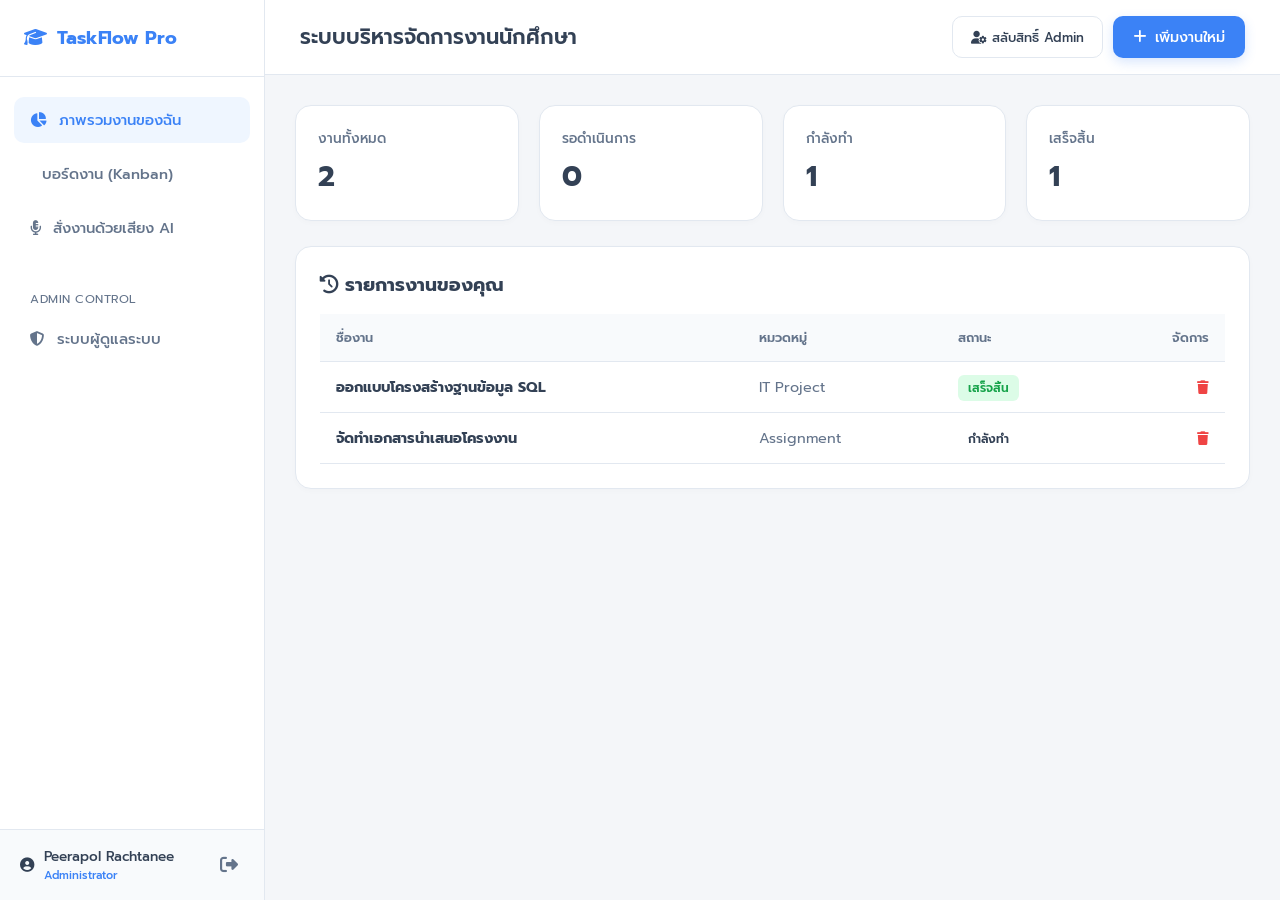
==== admin-dashboard.html @ b0bddf32 "first commit" ====
<!DOCTYPE html>
<html lang="th">
<head>
    <meta charset="UTF-8">
    <meta name="viewport" content="width=device-width, initial-scale=1.0">
    <title>Student Dashboard & Admin Panel - TaskFlow Pro</title>
    <link rel="stylesheet" href="style.css">
    <link rel="stylesheet" href="https://cdnjs.cloudflare.com/ajax/libs/font-awesome/6.4.0/css/all.min.css">
    <link href="https://fonts.googleapis.com/css2?family=Inter:wght@300;400;500;600;700&family=Prompt:wght@300;400;500;600;700&display=swap" rel="stylesheet">
</head>
<body>
    <div class="app-container">
        <aside class="sidebar">
            <div class="sidebar-brand">
                <i class="fa-solid fa-graduation-cap"></i>
                <span>TaskFlow Pro</span>
            </div>
            <div class="sidebar-menu">
                <a href="#" class="menu-item active" onclick="switchTab(event, 'tab-dashboard')"><i class="fa-solid fa-chart-pie"></i> ภาพรวมงานของฉัน</a>
                <a href="#" class="menu-item" onclick="switchTab(event, 'tab-kanban')"><i class="fa-solid fa-kanban"></i> บอร์ดงาน (Kanban)</a>
                <a href="#" class="menu-item" onclick="switchTab(event, 'tab-voice')"><i class="fa-solid fa-microphone-lines"></i> สั่งงานด้วยเสียง AI</a>
                
                <!-- เมนูเฉพาะ Admin (ซ่อน/แสดงตามสิทธิ์) -->
                <div id="adminMenuSection" style="display: none; margin-top: 15px; border-top: 1px solid rgba(255,255,255,0.1); padding-top: 15px;">
                    <div style="font-size: 0.75rem; color: var(--text-muted); padding: 0 16px 8px; text-transform: uppercase; letter-spacing: 0.5px;">Admin Control</div>
                    <a href="#" class="menu-item" onclick="switchTab(event, 'tab-admin')"><i class="fa-solid fa-shield-halved"></i> ระบบผู้ดูแลระบบ</a>
                </div>
            </div>
            <div class="sidebar-footer">
                <div class="user-profile-mini">
                    <i class="fa-solid fa-circle-user"></i>
                    <div>
                        <div id="studentName" style="font-weight: 500; font-size: 0.85rem;">นักศึกษา</div>
                        <div id="userRoleBadge" style="font-size: 0.7rem; color: var(--text-muted);">Student</div>
                    </div>
                </div>
                <button class="btn-logout-mini" onclick="logout()" title="ออกจากระบบ"><i class="fa-solid fa-right-from-bracket"></i></button>
            </div>
        </aside>

        <main class="main-content">
            <header class="topbar">
                <h2>ระบบบริหารจัดการงานนักศึกษา</h2>
                <div style="display: flex; gap: 10px;">
                    <!-- ปุ่มจำลองสลับโหมด Admin เพื่อทดสอบ -->
                    <button class="btn-secondary" onclick="toggleAdminRole()" style="font-size: 0.8rem;"><i class="fa-solid fa-user-gear"></i> สลับสิทธิ์ Admin</button>
                    <button class="btn-primary" onclick="openTaskModal()"><i class="fa-solid fa-plus"></i> เพิ่มงานใหม่</button>
                </div>
            </header>

            <!-- แท็บภาพรวม -->
            <div id="tab-dashboard" class="tab-content active">
                <div class="stats-row">
                    <div class="stat-box"><h3>งานทั้งหมด</h3><p id="cntTotal">0</p></div>
                    <div class="stat-box"><h3>รอดำเนินการ</h3><p id="cntTodo">0</p></div>
                    <div class="stat-box"><h3>กำลังทำ</h3><p id="cntProgress">0</p></div>
                    <div class="stat-box"><h3>เสร็จสิ้น</h3><p id="cntDone">0</p></div>
                </div>
                <div class="card" style="margin-top: 25px;">
                    <h3><i class="fa-solid fa-clock-rotate-left"></i> รายการงานของคุณ</h3>
                    <table class="clean-table" style="margin-top: 15px;">
                        <thead><tr><th>ชื่องาน</th><th>หมวดหมู่</th><th>สถานะ</th><th style="text-align: right;">จัดการ</th></tr></thead>
                        <tbody id="recentTableBody"></tbody>
                    </table>
                </div>
            </div>

            <!-- แท็บ Kanban -->
            <div id="tab-kanban" class="tab-content">
                <div class="kanban-grid">
                    <div class="kanban-col" ondragover="allowDrop(event)" ondrop="dropTask(event, 'todo')">
                        <div class="kanban-header todo">รอดำเนินการ (<span id="numTodo">0</span>)</div>
                        <div class="kanban-body" id="colTodo"></div>
                    </div>
                    <div class="kanban-col" ondragover="allowDrop(event)" ondrop="dropTask(event, 'inprogress')">
                        <div class="kanban-header progress">กำลังดำเนินการ (<span id="numProgress">0</span>)</div>
                        <div class="kanban-body" id="colProgress"></div>
                    </div>
                    <div class="kanban-col" ondragover="allowDrop(event)" ondrop="dropTask(event, 'done')">
                        <div class="kanban-header done">เสร็จสิ้น (<span id="numDone">0</span>)</div>
                        <div class="kanban-body" id="colDone"></div>
                    </div>
                </div>
            </div>

            <!-- แท็บสั่งงานด้วยเสียง AI -->
            <div id="tab-voice" class="tab-content">
                <div class="card text-center" style="padding: 40px; max-width: 600px; margin: 0 auto;">
                    <div class="voice-icon-circle" id="micIndicator"><i class="fa-solid fa-microphone-lines"></i></div>
                    <h3>ระบบสั่งงานด้วยเสียงประมวลผลด้วย AI</h3>
                    <p style="color: var(--text-muted); margin: 10px 0 25px;">กดปุ่มแล้วพูดคำสั่ง เช่น "เพิ่มงานส่งโครงงานไอทีพรุ่งนี้" AI จะทำการวิเคราะห์ข้อความและบันทึกลงบอร์ดให้อัตโนมัติ</p>
                    <button class="btn-primary" onclick="toggleSpeechRecognition()"><i class="fa-solid fa-microphone"></i> เริ่มพูดคำสั่งเสียง</button>
                    <div id="voiceResultBox" class="voice-result-box" style="margin-top: 15px;">AI กำลังรอรับเสียงพูดของคุณ...</div>
                </div>
            </div>

            <!-- แท็บระบบผู้ดูแลระบบ (Admin Panel ครบวงจร) -->
            <div id="tab-admin" class="tab-content">
                <div style="margin-bottom: 20px;">
                    <h3 style="font-size: 1.4rem; font-weight: 700; color: var(--text-main);">แผงควบคุมผู้ดูแลระบบ (Admin Dashboard)</h3>
                    <p style="color: var(--text-muted); font-size: 0.9rem;">จัดการข้อมูลภาพรวม ระบบผู้ใช้งาน และตรวจสอบชิ้นงานทั้งหมดในระบบ</p>
                </div>

                <!-- Admin Stats Row -->
                <div class="stats-row" style="grid-template-columns: repeat(3, 1fr); margin-bottom: 25px;">
                    <div class="stat-box" style="border-left: 4px solid #3b82f6;"><h3>ผู้ใช้งานทั้งหมด</h3><p id="adminCntUsers">3</p></div>
                    <div class="stat-box" style="border-left: 4px solid #10b981;"><h3>งานทั้งหมดในระบบ</h3><p id="adminCntTotalTasks">0</p></div>
                    <div class="stat-box" style="border-left: 4px solid #f59e0b;"><h3>หมวดหมู่ยอดฮิต</h3><p id="adminTopCategory" style="font-size: 1.1rem; margin-top: 5px;">IT Project</p></div>
                </div>

                <!-- จัดการงานทั้งหมดในระบบ -->
                <div class="card" style="margin-bottom: 25px;">
                    <div style="display: flex; justify-content: space-between; align-items: center; margin-bottom: 15px;">
                        <h3 style="font-size: 1.1rem;"><i class="fa-solid fa-list-check"></i> ตรวจสอบและจัดการงานทั้งหมด (Global Task Control)</h3>
                        <input type="text" id="adminSearchTask" placeholder="ค้นหาชิ้นงาน..." onkeyup="renderAdminTasks()" style="padding: 6px 12px; border-radius: 6px; border: 1px solid var(--border); font-size: 0.85rem;">
                    </div>
                    <div style="overflow-x: auto;">
                        <table class="clean-table">
                            <thead>
                                <tr>
                                    <th>ID</th>
                                    <th>ชื่องาน</th>
                                    <th>หมวดหมู่</th>
                                    <th>สถานะ</th>
                                    <th style="text-align: right;">จัดการโดย Admin</th>
                                </tr>
                            </thead>
                            <tbody id="adminTaskTableBody"></tbody>
                        </table>
                    </div>
                </div>

                <!-- จัดการผู้ใช้งาน & ตั้งค่าระบบ -->
                <div style="display: grid; grid-template-columns: 2fr 1fr; gap: 20px;">
                    <div class="card">
                        <h3 style="font-size: 1.1rem; margin-bottom: 15px;"><i class="fa-solid fa-users-gear"></i> จัดการรายชื่อผู้ใช้งาน</h3>
                        <table class="clean-table">
                            <thead>
                                <tr>
                                    <th>ชื่อผู้ใช้</th>
                                    <th>สิทธิ์การใช้งาน</th>
                                    <th style="text-align: right;">จัดการสิทธิ์</th>
                                </tr>
                            </thead>
                            <tbody>
                                <tr>
                                    <td><strong>Peerapol Rachtanee</strong></td>
                                    <td><span class="badge done" style="background: #dbeafe; color: #1e40af;">Admin</span></td>
                                    <td style="text-align: right;"><span style="font-size: 0.8rem; color: var(--text-muted);">สิทธิ์สูงสุด</span></td>
                                </tr>
                                <tr>
                                    <td>นักศึกษาทั่วไป (Demo Student)</td>
                                    <td><span class="badge todo">Student</span></td>
                                    <td style="text-align: right;"><button class="btn-secondary" style="padding: 4px 8px; font-size: 0.75rem;" onclick="alert('บันทึกการเปลี่ยนแปลงสำเร็จ')">เปลี่ยนสิทธิ์</button></td>
                                </tr>
                            </tbody>
                        </table>
                    </div>

                    <div class="card">
                        <h3 style="font-size: 1.1rem; margin-bottom: 15px;"><i class="fa-solid fa-sliders"></i> ตั้งค่าระบบ</h3>
                        <div style="display: flex; flex-direction: column; gap: 12px;">
                            <button class="btn-secondary" style="width: 100%; justify-content: center;" onclick="resetSystemData()"><i class="fa-solid fa-rotate-right"></i> รีเซ็ตข้อมูลตัวอย่าง</button>
                            <button class="btn-secondary" style="width: 100%; justify-content: center; color: var(--danger); border-color: #fecaca;" onclick="clearAllSystemTasks()"><i class="fa-solid fa-trash-can"></i> ล้างข้อมูลงานทั้งหมด</button>
                        </div>
                    </div>
                </div>
            </div>
        </main>
    </div>

    <!-- Modal เพิ่มงานใหม่ -->
    <div class="modal-backdrop" id="taskModal">
        <div class="modal-card">
            <div style="display: flex; justify-content: space-between; align-items: center; margin-bottom: 15px;">
                <h3 style="font-size: 1.2rem; font-weight: 600;">เพิ่มชิ้นงานใหม่</h3>
                <button onclick="closeTaskModal()" style="background: none; border: none; font-size: 1.2rem; cursor: pointer; color: var(--text-muted);"><i class="fa-solid fa-xmark"></i></button>
            </div>

            <!-- ส่วนสั่งงานด้วยเสียงภายใน Modal -->
            <div style="background: #f8fafc; border: 1px dashed var(--border); padding: 12px; border-radius: 12px; text-align: center; margin-bottom: 15px;">
                <button type="button" onclick="toggleSpeechRecognitionInModal()" style="background: var(--primary); color: white; border: none; width: 40px; height: 40px; border-radius: 50%; cursor: pointer; font-size: 1rem; box-shadow: 0 4px 10px rgba(59, 130, 246, 0.3);">
                    <i class="fa-solid fa-microphone"></i>
                </button>
                <div id="modalVoiceResult" style="font-size: 0.8rem; color: var(--text-muted); margin-top: 6px;">
                    คลิกไมค์เพื่อพูดชื่องานด้วยเสียง
                </div>
            </div>

            <form onsubmit="handleAddTask(event)">
                <div class="input-group" style="margin-bottom: 15px;">
                    <label>ชิ้นงาน / หัวข้อโปรเจกต์</label>
                    <input type="text" id="inputTitle" placeholder="เช่น ทำสไลด์นำเสนอ..." required>
                </div>
                
                <div class="input-group" style="margin-bottom: 20px;">
                    <label>หมวดหมู่ (เลือกจากรายการ หรือพิมพ์สร้างใหม่ได้ทันที)</label>
                    <input type="text" id="inputCategory" list="defaultCategories" placeholder="พิมพ์หรือเลือกหมวดหมู่..." required style="width: 100%; padding: 10px; border-radius: 8px; border: 1px solid var(--border);">
                    <datalist id="defaultCategories">
                        <option value="IT Project">
                        <option value="Assignment">
                        <option value="Design">
                        <option value="Research">
                        <option value="General">
                    </datalist>
                </div>

                <div style="display: flex; justify-content: flex-end; gap: 10px;">
                    <button type="button" class="btn-secondary" onclick="closeTaskModal()">ยกเลิก</button>
                    <button type="submit" class="btn-primary">บันทึก</button>
                </div>
            </form>
        </div>
    </div>

    <script>
        // จำลองสถานะผู้ใช้งาน (เริ่มต้นให้เป็น Admin เพื่อให้เห็นปุ่มทดสอบได้ง่าย)
        let currentUserRole = localStorage.getItem('userRole') || 'admin'; 

        let tasks = JSON.parse(localStorage.getItem('taskflow_tasks')) || [
            { id: 1, title: 'ออกแบบโครงสร้างฐานข้อมูล SQL', category: 'IT Project', status: 'done' },
            { id: 2, title: 'จัดทำเอกสารนำเสนอโครงงาน', category: 'Assignment', status: 'inprogress' }
        ];

        document.addEventListener('DOMContentLoaded', () => {
            document.getElementById('studentName').innerText = localStorage.getItem('currentUser') || 'Peerapol Rachtanee';
            updateRoleUI();
            renderTasks();
        });

        function updateRoleUI() {
            const adminMenu = document.getElementById('adminMenuSection');
            const roleBadge = document.getElementById('userRoleBadge');
            if (currentUserRole === 'admin') {
                adminMenu.style.display = 'block';
                roleBadge.innerText = 'Administrator';
                roleBadge.style.color = '#3b82f6';
            } else {
                adminMenu.style.display = 'none';
                roleBadge.innerText = 'Student';
                roleBadge.style.color = 'var(--text-muted)';
            }
        }

        // ฟังก์ชันสลับสิทธิ์เพื่อทดสอบหน้า Admin
        function toggleAdminRole() {
            currentUserRole = currentUserRole === 'admin' ? 'student' : 'admin';
            localStorage.setItem('userRole', currentUserRole);
            updateRoleUI();
            if (currentUserRole === 'student' && document.getElementById('tab-admin').classList.contains('active')) {
                switchTab({ preventDefault: () => {} }, 'tab-dashboard');
            }
            alert('เปลี่ยนสิทธิ์ผู้ใช้งานเป็น: ' + currentUserRole.toUpperCase());
        }

        function switchTab(e, tabId) {
            e.preventDefault();
            document.querySelectorAll('.menu-item').forEach(el => el.classList.remove('active'));
            if(e.currentTarget) e.currentTarget.classList.add('active');
            document.querySelectorAll('.tab-content').forEach(el => el.classList.remove('active'));
            document.getElementById(tabId).classList.add('active');
            
            if (tabId === 'tab-admin') {
                renderAdminDashboard();
            }
        }

        function saveAndRender() {
            localStorage.setItem('taskflow_tasks', JSON.stringify(tasks));
            renderTasks();
            if (document.getElementById('tab-admin').classList.contains('active')) {
                renderAdminDashboard();
            }
        }

        function renderTasks() {
            document.getElementById('cntTotal').innerText = tasks.length;
            document.getElementById('cntTodo').innerText = tasks.filter(t => t.status === 'todo').length;
            document.getElementById('cntProgress').innerText = tasks.filter(t => t.status === 'inprogress').length;
            document.getElementById('cntDone').innerText = tasks.filter(t => t.status === 'done').length;

            let tableHtml = '';
            tasks.forEach(t => {
                let badgeClass = t.status;
                let statusText = t.status === 'todo' ? 'รอดำเนินการ' : t.status === 'inprogress' ? 'กำลังทำ' : 'เสร็จสิ้น';
                tableHtml += `<tr><td><strong>${t.title}</strong></td><td><span style="color:var(--text-muted);">${t.category}</span></td><td><span class="badge ${badgeClass}">${statusText}</span></td><td style="text-align: right;"><button onclick="deleteTask(${t.id})" style="background:none; border:none; color:var(--danger); cursor:pointer;"><i class="fa-solid fa-trash"></i></button></td></tr>`;
            });
            document.getElementById('recentTableBody').innerHTML = tableHtml;

            renderKanbanCol('colTodo', 'numTodo', tasks.filter(t => t.status === 'todo'));
            renderKanbanCol('colProgress', 'numProgress', tasks.filter(t => t.status === 'inprogress'));
            renderKanbanCol('colDone', 'numDone', tasks.filter(t => t.status === 'done'));
        }

        function renderKanbanCol(colId, numId, list) {
            document.getElementById(numId).innerText = list.length;
            let html = '';
            list.forEach(t => {
                html += `<div class="kanban-task-item" draggable="true" ondragstart="dragStart(event, ${t.id})"><div style="font-size:0.75rem; color:var(--text-muted);">${t.category}</div><div style="font-weight:500;">${t.title}</div></div>`;
            });
            document.getElementById(colId).innerHTML = html;
        }

        // ฟังก์ชันสำหรับหน้า Admin Dashboard
        function renderAdminDashboard() {
            document.getElementById('adminCntTotalTasks').innerText = tasks.length;
            renderAdminTasks();
        }

        function renderAdminTasks() {
            const keyword = document.getElementById('adminSearchTask').value.toLowerCase();
            const filtered = tasks.filter(t => t.title.toLowerCase().includes(keyword) || t.category.toLowerCase().includes(keyword));
            
            let html = '';
            filtered.forEach(t => {
                let statusText = t.status === 'todo' ? 'รอดำเนินการ' : t.status === 'inprogress' ? 'กำลังทำ' : 'เสร็จสิ้น';
                html += `
                    <tr>
                        <td>#${t.id}</td>
                        <td><strong>${t.title}</strong></td>
                        <td><span style="color:var(--text-muted);">${t.category}</span></td>
                        <td><span class="badge ${t.status}">${statusText}</span></td>
                        <td style="text-align: right; display: flex; gap: 8px; justify-content: flex-end;">
                            <select onchange="adminUpdateStatus(${t.id}, this.value)" style="padding: 4px; border-radius: 4px; border: 1px solid var(--border); font-size: 0.8rem;">
                                <option value="todo" ${t.status === 'todo' ? 'selected' : ''}>รอดำเนินการ</option>
                                <option value="inprogress" ${t.status === 'inprogress' ? 'selected' : ''}>กำลังทำ</option>
                                <option value="done" ${t.status === 'done' ? 'selected' : ''}>เสร็จสิ้น</option>
                            </select>
                            <button onclick="deleteTask(${t.id})" class="btn-secondary" style="padding: 4px 8px; color: var(--danger); border-color: #fecaca;"><i class="fa-solid fa-trash"></i></button>
                        </td>
                    </tr>
                `;
            });
            document.getElementById('adminTaskTableBody').innerHTML = html;
        }

        function adminUpdateStatus(id, newStatus) {
            let task = tasks.find(t => t.id === id);
            if (task) {
                task.status = newStatus;
                saveAndRender();
            }
        }

        function resetSystemData() {
            if (confirm('ต้องการรีเซ็ตข้อมูลตัวอย่างกลับเป็นค่าเริ่มต้นใช่หรือไม่?')) {
                tasks = [
                    { id: 1, title: 'ออกแบบโครงสร้างฐานข้อมูล SQL', category: 'IT Project', status: 'done' },
                    { id: 2, title: 'จัดทำเอกสารนำเสนอโครงงาน', category: 'Assignment', status: 'inprogress' }
                ];
                saveAndRender();
                alertรีเซ็ตข้อมูลสำเร็จ;
            }
        }

        function clearAllSystemTasks() {
            if (confirm('คำเตือน: คุณต้องการลบชิ้นงานทั้งหมดในระบบใช่หรือไม่?')) {
                tasks = [];
                saveAndRender();
            }
        }

        let draggedId = null;
        function dragStart(e, id) { draggedId = id; }
        function allowDrop(e) { e.preventDefault(); }
        function dropTask(e, newStatus) {
            e.preventDefault();
            if (draggedId !== null) {
                let task = tasks.find(t => t.id === draggedId);
                if (task) { 
                    task.status = newStatus; 
                    saveAndRender(); 
                }
                draggedId = null;
            }
        }

        function openTaskModal() { document.getElementById('taskModal').classList.add('show'); }
        function closeTaskModal() { 
            document.getElementById('taskModal').classList.remove('show');
            const voiceBox = document.getElementById('modalVoiceResult');
            if (voiceBox) voiceBox.innerHTML = 'คลิกไมค์เพื่อพูดชื่องานด้วยเสียง';
        }

        function handleAddTask(e) {
            e.preventDefault();
            const title = document.getElementById('inputTitle').value.trim();
            const category = document.getElementById('inputCategory').value.trim() || 'ทั่วไป';
            if (title) {
                tasks.unshift({ id: Date.now(), title, category, status: 'todo' });
                saveAndRender(); 
                closeTaskModal(); 
                document.getElementById('inputTitle').value = '';
                document.getElementById('inputCategory').value = '';
            }
        }

        function deleteTask(id) {
            if (confirm('ต้องการลบงานนี้ใช่หรือไม่?')) { 
                tasks = tasks.filter(t => t.id !== id); 
                saveAndRender(); 
            }
        }

        // ระบบเสียงพูด
        let modalRecognition = null;
        function toggleSpeechRecognitionInModal() {
            const SpeechRecognition = window.SpeechRecognition || window.webkitSpeechRecognition;
            if (!SpeechRecognition) {
                alert('เบราว์เซอร์ไม่รองรับการสั่งงานด้วยเสียง แนะนำให้ใช้ Google Chrome');
                return;
            }
            if (!modalRecognition) {
                modalRecognition = new SpeechRecognition();
                modalRecognition.lang = 'th-TH';
                modalRecognition.onstart = () => {
                    document.getElementById('modalVoiceResult').innerHTML = '<i class="fa-solid fa-spinner fa-spin"></i> กำลังฟังเสียงพูดของคุณ...';
                };
                modalRecognition.onresult = (event) => {
                    const text = event.results[0][0].transcript;
                    document.getElementById('inputTitle').value = text;
                    
                    let category = 'General';
                    if (text.includes('โค้ด') || text.includes('ระบบ') || text.includes('ฐานข้อมูล') || text.includes('เว็บ')) category = 'IT Project';
                    else if (text.includes('การบ้าน') || text.includes('รายงาน')) category = 'Assignment';
                    
                    document.getElementById('inputCategory').value = category;
                    document.getElementById('modalVoiceResult').innerHTML = `🤖 <strong>AI วิเคราะห์สำเร็จ:</strong> "${text}"`;
                };
                modalRecognition.onerror = () => { document.getElementById('modalVoiceResult').innerText = 'เกิดข้อผิดพลาด กรุณาลองใหม่'; };
            }
            modalRecognition.start();
        }

        let recognition = null;
        function toggleSpeechRecognition() {
            const SpeechRecognition = window.SpeechRecognition || window.webkitSpeechRecognition;
            if (!SpeechRecognition) {
                alert('เบราว์เซอร์ไม่รองรับการสั่งงานด้วยเสียง แนะนำให้ใช้ Google Chrome');
                return;
            }
            if (!recognition) {
                recognition = new SpeechRecognition();
                recognition.lang = 'th-TH';
                recognition.onstart = () => {
                    document.getElementById('micIndicator').style.background = '#dcfce7';
                    document.getElementById('voiceResultBox').innerHTML = '<i class="fa-solid fa-spinner fa-spin"></i> กำลังฟังเสียงพูดของคุณ...';
                };
                recognition.onresult = (event) => {
                    const text = event.results[0][0].transcript;
                    document.getElementById('voiceResultBox').innerHTML = `🤖 <strong>AI วิเคราะห์สำเร็จ!</strong><br>ข้อความเสียง: "${text}"<br><span style="color:var(--success);">กำลังจัดหมวดหมู่และเพิ่มเข้าบอร์ดงาน...</span>`;
                    
                    let category = 'ทั่วไป';
                    if (text.includes('โค้ด') || text.includes('ระบบ') || text.includes('ฐานข้อมูล')) category = 'IT Project';
                    else if (text.includes('การบ้าน') || text.includes('ส่ง')) category = 'Assignment';

                    setTimeout(() => {
                        tasks.unshift({ id: Date.now(), title: text, category: category, status: 'todo' });
                        saveAndRender();
                    }, 1000);
                };
                recognition.onerror = () => { document.getElementById('voiceResultBox').innerText = 'เกิดข้อผิดพลาดในการฟังเสียง กรุณาลองใหม่'; };
                recognition.onend = () => { document.getElementById('micIndicator').style.background = '#eff6ff'; };
            }
            recognition.start();
        }

        function logout() { localStorage.clear(); window.location.href = 'index.html'; }
    </script>
</body>
</html>
---- style.css ----
:root {
    --bg-main: #f4f6f9;
    --bg-card: #ffffff;
    --sidebar-bg: #1e293b; /* ปรับโทนสีเข้มขึ้นแบบนุ่มนวล ไม่มืดทึบตัน */
    --text-main: #334155;
    --text-muted: #64748b;
    --border: #e2e8f0;
    --primary: #3b82f6;
    --primary-hover: #2563eb;
    --success: #22c55e;
    --warning: #eab308;
    --danger: #ef4444;
}

* {
    box-sizing: border-box;
    margin: 0;
    padding: 0;
    font-family: 'Prompt', 'Inter', sans-serif;
}

body {
    background-color: var(--bg-main);
    color: var(--text-main);
    height: 100vh;
    overflow: hidden;
}

/* ==========================================
   1. Auth Page Style (หน้าล็อกอินแบบแบ่งสองฝั่งโทนสว่างนุ่มนวล)
   ================================---------- */
.login-split-body {
    width: 100vw;
    height: 100vh;
    margin: 0;
    padding: 0;
    overflow: hidden;
    background-color: var(--bg-main);
    display: flex;
}

.login-split-container {
    display: flex;
    width: 100%;
    height: 100%;
}

.login-split-banner {
    flex: 1.2;
    background: linear-gradient(135deg, #eff6ff 0%, #dbeafe 100%); /* เปลี่ยนเป็นโทนฟ้าพาสเทลสดใส ไม่ทึบ */
    color: #1e3a8a;
    border-right: 1px solid var(--border);
    display: flex;
    align-items: center;
    justify-content: center;
    padding: 60px;
}

.login-split-banner h1 {
    color: #1e3a8a !important;
}

.banner-features {
    margin-top: 30px;
    display: flex;
    flex-direction: column;
    gap: 14px;
}

.feature-item {
    display: flex;
    align-items: center;
    gap: 12px;
    font-size: 0.95rem;
    color: #334155;
    font-weight: 500;
}

.feature-item i {
    color: var(--success);
    font-size: 1.1rem;
}

.login-split-form-section {
    flex: 1;
    display: flex;
    align-items: center;
    justify-content: center;
    padding: 40px;
    background-color: var(--bg-card);
    overflow-y: auto;
}

.login-card {
    width: 100%;
    max-width: 420px;
}

.login-split-form-section h3 {
    font-size: 1.6rem;
    font-weight: 700;
    color: var(--text-main);
    margin-bottom: 6px;
}

.form-instruction {
    font-size: 0.9rem;
    color: var(--text-muted);
    margin-bottom: 25px;
}

.login-helper-box {
    margin-top: 25px;
    padding: 16px;
    background: #f8fafc;
    border: 1px solid var(--border);
    border-radius: 12px;
    font-size: 0.85rem;
}

.login-helper-box h4 {
    margin-bottom: 8px;
    color: var(--text-main);
}

.login-helper-box ul {
    list-style: none;
    padding-left: 0;
    color: var(--text-muted);
}

.login-helper-box li {
    margin-bottom: 4px;
}

.btn-full {
    width: 100%;
    justify-content: center;
    margin-top: 10px;
    padding: 12px;
    font-size: 1rem;
    border-radius: 10px;
}

/* ==========================================
   2. App Layout (โครงร่างแดชบอร์ดความโปร่งสบาย)
   ================================---------- */
.app-container {
    display: flex;
    height: 100vh;
}

.sidebar {
    width: 265px;
    background: #ffffff; /* เปลี่ยน Sidebar เป็นสีขาวสะอาดตา ตัดเส้นขอบเบาๆ */
    color: var(--text-main);
    display: flex;
    flex-direction: column;
    border-right: 1px solid var(--border);
    box-shadow: 2px 0 8px rgba(0, 0, 0, 0.02);
}

.sidebar-brand {
    padding: 24px;
    font-size: 1.15rem;
    font-weight: 700;
    display: flex;
    align-items: center;
    gap: 10px;
    color: var(--primary);
    border-bottom: 1px solid var(--border);
}

.sidebar-menu {
    padding: 20px 14px;
    flex: 1;
    display: flex;
    flex-direction: column;
    gap: 8px;
}

.menu-item {
    display: flex;
    align-items: center;
    gap: 12px;
    padding: 12px 16px;
    color: var(--text-muted);
    text-decoration: none;
    border-radius: 10px;
    font-size: 0.92rem;
    font-weight: 500;
    transition: all 0.2s ease;
}

.menu-item:hover, .menu-item.active {
    background: #eff6ff;
    color: var(--primary);
}

.sidebar-footer {
    padding: 16px 20px;
    border-top: 1px solid var(--border);
    display: flex;
    align-items: center;
    justify-content: space-between;
    background: #f8fafc;
}

.user-profile-mini {
    display: flex;
    align-items: center;
    gap: 10px;
    font-size: 0.9rem;
    font-weight: 500;
}

.btn-logout-mini {
    background: none;
    border: none;
    color: var(--text-muted);
    cursor: pointer;
    font-size: 1.1rem;
    padding: 6px;
    transition: color 0.2s;
}

.btn-logout-mini:hover {
    color: var(--danger);
}

/* ==========================================
   3. Main Content & Components
   ================================---------- */
.main-content {
    flex: 1;
    display: flex;
    flex-direction: column;
    overflow: hidden;
    background-color: var(--bg-main);
}

.topbar {
    height: 75px;
    background: var(--bg-card);
    border-bottom: 1px solid var(--border);
    display: flex;
    align-items: center;
    justify-content: space-between;
    padding: 0 35px;
}

.topbar h2 {
    font-size: 1.3rem;
    font-weight: 600;
    color: var(--text-main);
}

.tab-content {
    display: none;
    flex: 1;
    padding: 30px;
    overflow-y: auto;
}

.tab-content.active {
    display: block;
}

.btn-primary {
    background: var(--primary);
    color: white;
    border: none;
    padding: 10px 20px;
    border-radius: 10px;
    font-weight: 500;
    font-size: 0.9rem;
    cursor: pointer;
    display: inline-flex;
    align-items: center;
    gap: 8px;
    box-shadow: 0 4px 12px rgba(59, 130, 246, 0.2);
    transition: all 0.2s;
}
.btn-primary:hover { background: var(--primary-hover); transform: translateY(-1px); }

.btn-secondary {
    background: transparent;
    border: 1px solid var(--border);
    color: var(--text-main);
    padding: 10px 18px;
    border-radius: 10px;
    font-weight: 500;
    cursor: pointer;
    transition: background 0.2s;
}
.btn-secondary:hover { background: #f1f5f9; }

.card {
    background: var(--bg-card);
    border: 1px solid var(--border);
    border-radius: 16px;
    padding: 24px;
    box-shadow: 0 2px 6px rgba(0, 0, 0, 0.02);
}

.stats-row {
    display: grid;
    grid-template-columns: repeat(4, 1fr);
    gap: 20px;
}

.stat-box {
    background: var(--bg-card);
    border: 1px solid var(--border);
    border-radius: 16px;
    padding: 22px;
    box-shadow: 0 2px 6px rgba(0, 0, 0, 0.02);
}

.stat-box h3 {
    font-size: 0.85rem;
    color: var(--text-muted);
    font-weight: 500;
    margin-bottom: 6px;
}

.stat-box p {
    font-size: 1.8rem;
    font-weight: 700;
    color: var(--text-main);
}

/* ==========================================
   4. Tables & Kanban Board
   ================================---------- */
.clean-table {
    width: 100%;
    border-collapse: collapse;
    text-align: left;
    font-size: 0.9rem;
}

.clean-table th, .clean-table td {
    padding: 14px 16px;
    border-bottom: 1px solid var(--border);
}

.clean-table th {
    color: var(--text-muted);
    font-weight: 600;
    font-size: 0.8rem;
    text-transform: uppercase;
    background-color: #f8fafc;
}

.kanban-grid {
    display: grid;
    grid-template-columns: repeat(3, 1fr);
    gap: 20px;
    align-items: start;
}

.kanban-col {
    background: var(--bg-card);
    border: 1px solid var(--border);
    border-radius: 16px;
    overflow: hidden;
    box-shadow: 0 2px 6px rgba(0, 0, 0, 0.02);
}

.kanban-header {
    padding: 16px;
    font-weight: 600;
    font-size: 0.9rem;
    border-bottom: 1px solid var(--border);
}
.kanban-header.todo { background: #fef9c3; color: #a16207; }
.kanban-header.progress { background: #e0f2fe; color: #0284c7; }
.kanban-header.done { background: #dcfce7; color: #16a34a; }

.kanban-body {
    padding: 16px;
    min-height: 320px;
    display: flex;
    flex-direction: column;
    gap: 12px;
}

.kanban-task-item {
    background: #f8fafc;
    border: 1px solid var(--border);
    padding: 14px;
    border-radius: 10px;
    cursor: grab;
    font-size: 0.9rem;
    transition: transform 0.2s, box-shadow 0.2s;
}
.kanban-task-item:hover {
    transform: translateY(-2px);
    box-shadow: 0 4px 10px rgba(0, 0, 0, 0.05);
}

/* ==========================================
   5. Voice Screen & Modals
   ================================---------- */
.voice-icon-circle {
    width: 90px;
    height: 90px;
    background: #eff6ff;
    color: var(--primary);
    border-radius: 50%;
    display: flex;
    align-items: center;
    justify-content: center;
    font-size: 2.2rem;
    margin: 0 auto 20px;
    box-shadow: 0 0 20px rgba(59, 130, 246, 0.1);
}

.voice-result-box {
    margin-top: 20px;
    padding: 16px;
    background: #f8fafc;
    border: 1px solid var(--border);
    border-radius: 12px;
    min-height: 70px;
    color: var(--text-muted);
    font-size: 0.95rem;
    text-align: left;
}

.modal-backdrop {
    position: fixed;
    top: 0; left: 0; width: 100%; height: 100%;
    background: rgba(15, 23, 42, 0.4);
    backdrop-filter: blur(4px);
    display: none;
    align-items: center;
    justify-content: center;
    z-index: 100;
}

.modal-backdrop.show { display: flex; }

.modal-card {
    background: var(--bg-card);
    width: 100%;
    max-width: 440px;
    padding: 28px;
    border-radius: 16px;
    border: 1px solid var(--border);
    box-shadow: 0 10px 25px rgba(0,0,0,0.05);
}

.badge {
    padding: 4px 10px;
    border-radius: 6px;
    font-size: 0.75rem;
    font-weight: 600;
}
.badge.todo { background: #fef9c3; color: #a16207; }
.badge.progress { background: #e0f2fe; color: #0284c7; }
.badge.done { background: #dcfce7; color: #16a34a; }

.input-group {
    margin-bottom: 18px;
}

.input-group label {
    display: block;
    font-size: 0.85rem;
    font-weight: 500;
    margin-bottom: 6px;
    color: var(--text-muted);
}

.input-group input, .input-group select {
    width: 100%;
    padding: 11px 14px;
    border: 1px solid var(--border);
    border-radius: 10px;
    font-size: 0.95rem;
    outline: none;
    background-color: #f8fafc;
    transition: all 0.2s;
}

.input-group input:focus, .input-group select:focus {
    border-color: var(--primary);
    background-color: #ffffff;
    box-shadow: 0 0 0 3px rgba(59, 130, 246, 0.1);
}
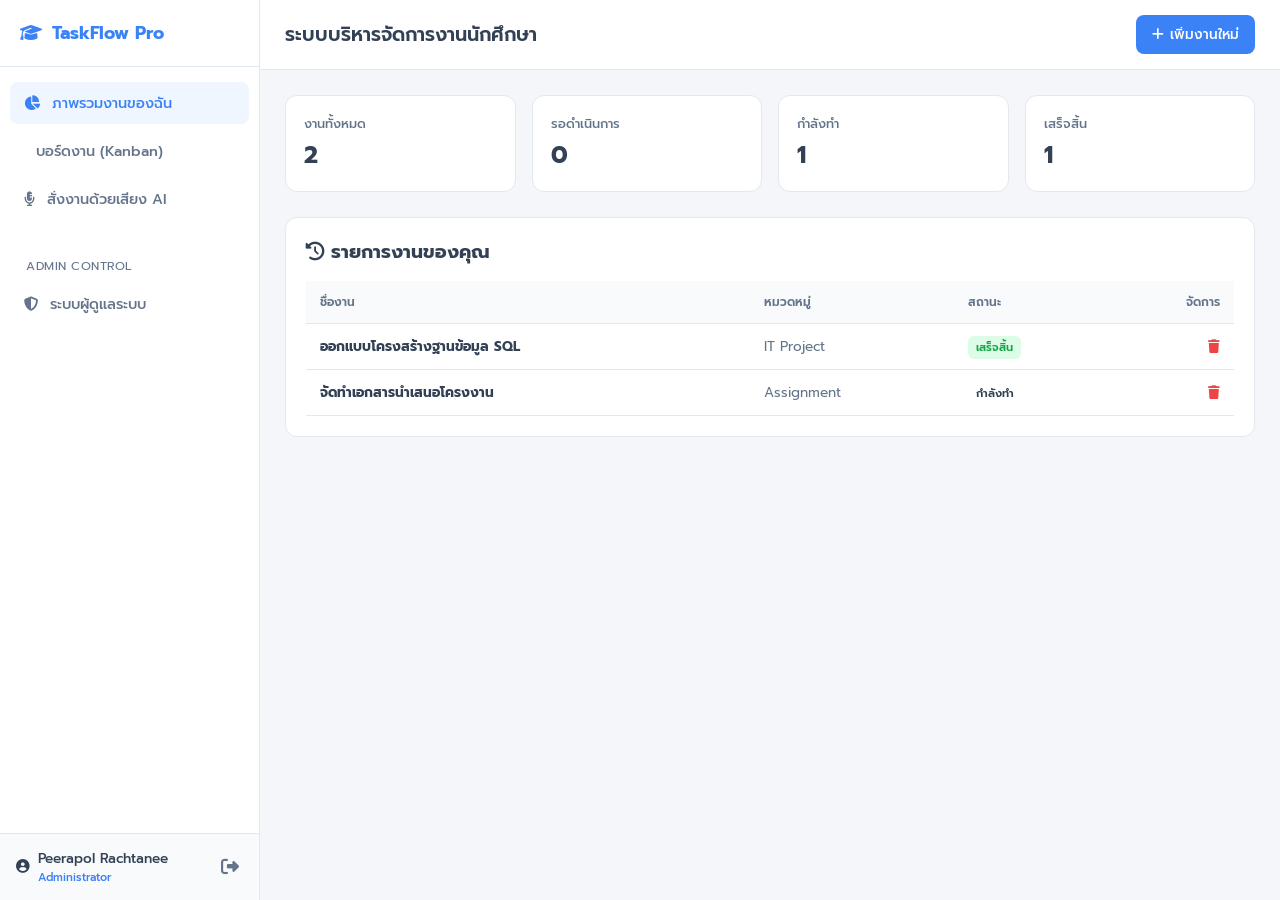
==== commit f0d2d08c: "commit" ====
--- a/admin-dashboard.html
+++ b/admin-dashboard.html
@@ -40,13 +40,15 @@
 
         <main class="main-content">
             <header class="topbar">
-                <h2>ระบบบริหารจัดการงานนักศึกษา</h2>
-                <div style="display: flex; gap: 10px;">
-                    <!-- ปุ่มจำลองสลับโหมด Admin เพื่อทดสอบ -->
-                    <button class="btn-secondary" onclick="toggleAdminRole()" style="font-size: 0.8rem;"><i class="fa-solid fa-user-gear"></i> สลับสิทธิ์ Admin</button>
-                    <button class="btn-primary" onclick="openTaskModal()"><i class="fa-solid fa-plus"></i> เพิ่มงานใหม่</button>
-                </div>
-            </header>
+    <div style="display: flex; align-items: center; gap: 10px; min-width: 0;">
+        <!-- ปุ่มแฮมเบอร์เกอร์สำหรับมือถือ -->
+        <button class="hamburger-btn" onclick="toggleMobileSidebar()">
+            <i class="fa-solid fa-bars"></i>
+        </button>
+        <h2>ระบบบริหารจัดการงานนักศึกษา</h2>
+    </div>
+    <button class="btn-primary" onclick="openTaskModal()"><i class="fa-solid fa-plus"></i> เพิ่มงานใหม่</button>
+</header>
 
             <!-- แท็บภาพรวม -->
             <div id="tab-dashboard" class="tab-content active">
@@ -467,5 +469,7 @@
 
         function logout() { localStorage.clear(); window.location.href = 'index.html'; }
     </script>
+    <!-- ฉากหลังสำหรับปิดเมนวมือถือเมื่อคลิกพื้นที่ว่าง -->
+    <div class="sidebar-overlay" id="sidebarOverlay" onclick="toggleMobileSidebar()"></div>
 </body>
 </html>
--- a/style.css
+++ b/style.css
@@ -1,7 +1,7 @@
 :root {
     --bg-main: #f4f6f9;
     --bg-card: #ffffff;
-    --sidebar-bg: #1e293b; /* ปรับโทนสีเข้มขึ้นแบบนุ่มนวล ไม่มืดทึบตัน */
+    --sidebar-bg: #ffffff; 
     --text-main: #334155;
     --text-muted: #64748b;
     --border: #e2e8f0;
@@ -22,63 +22,60 @@
 body {
     background-color: var(--bg-main);
     color: var(--text-main);
-    height: 100vh;
-    overflow: hidden;
+    min-height: 100vh;
+    min-height: 100dvh;
+    overflow-x: hidden;
 }
 
 /* ==========================================
-   1. Auth Page Style (หน้าล็อกอินแบบแบ่งสองฝั่งโทนสว่างนุ่มนวล)
+   1. Auth Page Style (หน้าล็อกอิน)
    ================================---------- */
 .login-split-body {
     width: 100vw;
-    height: 100vh;
+    min-height: 100vh;
+    min-height: 100dvh;
     margin: 0;
     padding: 0;
-    overflow: hidden;
-    background-color: var(--bg-main);
     display: flex;
 }
 
 .login-split-container {
     display: flex;
     width: 100%;
-    height: 100%;
+    min-height: 100vh;
+    min-height: 100dvh;
 }
 
 .login-split-banner {
     flex: 1.2;
-    background: linear-gradient(135deg, #eff6ff 0%, #dbeafe 100%); /* เปลี่ยนเป็นโทนฟ้าพาสเทลสดใส ไม่ทึบ */
+    background: linear-gradient(135deg, #eff6ff 0%, #dbeafe 100%);
     color: #1e3a8a;
     border-right: 1px solid var(--border);
     display: flex;
     align-items: center;
     justify-content: center;
-    padding: 60px;
-}
-
-.login-split-banner h1 {
-    color: #1e3a8a !important;
+    padding: 40px;
 }
 
 .banner-features {
-    margin-top: 30px;
+    margin-top: 20px;
     display: flex;
     flex-direction: column;
-    gap: 14px;
+    gap: 12px;
 }
 
 .feature-item {
     display: flex;
     align-items: center;
-    gap: 12px;
-    font-size: 0.95rem;
+    gap: 10px;
+    font-size: 0.9rem;
     color: #334155;
     font-weight: 500;
 }
 
 .feature-item i {
     color: var(--success);
-    font-size: 1.1rem;
+    font-size: 1rem;
 }
 
 .login-split-form-section {
@@ -86,51 +83,28 @@
     display: flex;
     align-items: center;
     justify-content: center;
-    padding: 40px;
+    padding: 20px;
     background-color: var(--bg-card);
-    overflow-y: auto;
 }
 
 .login-card {
     width: 100%;
-    max-width: 420px;
-}
-
-.login-split-form-section h3 {
-    font-size: 1.6rem;
-    font-weight: 700;
-    color: var(--text-main);
-    margin-bottom: 6px;
-}
-
-.form-instruction {
-    font-size: 0.9rem;
-    color: var(--text-muted);
-    margin-bottom: 25px;
+    max-width: 400px;
 }
 
 .login-helper-box {
-    margin-top: 25px;
-    padding: 16px;
+    margin-top: 20px;
+    padding: 14px;
     background: #f8fafc;
     border: 1px solid var(--border);
     border-radius: 12px;
     font-size: 0.85rem;
-}
-
-.login-helper-box h4 {
-    margin-bottom: 8px;
-    color: var(--text-main);
 }
 
 .login-helper-box ul {
     list-style: none;
     padding-left: 0;
     color: var(--text-muted);
-}
-
-.login-helper-box li {
-    margin-bottom: 4px;
 }
 
 .btn-full {
@@ -143,26 +117,28 @@
 }
 
 /* ==========================================
-   2. App Layout (โครงร่างแดชบอร์ดความโปร่งสบาย)
+   2. App Layout & Responsive Sidebar
    ================================---------- */
 .app-container {
     display: flex;
-    height: 100vh;
+    min-height: 100vh;
+    min-height: 100dvh;
+    width: 100vw;
 }
 
 .sidebar {
-    width: 265px;
-    background: #ffffff; /* เปลี่ยน Sidebar เป็นสีขาวสะอาดตา ตัดเส้นขอบเบาๆ */
+    width: 260px;
+    background: var(--sidebar-bg);
     color: var(--text-main);
     display: flex;
     flex-direction: column;
     border-right: 1px solid var(--border);
-    box-shadow: 2px 0 8px rgba(0, 0, 0, 0.02);
+    flex-shrink: 0;
 }
 
 .sidebar-brand {
-    padding: 24px;
-    font-size: 1.15rem;
+    padding: 20px;
+    font-size: 1.1rem;
     font-weight: 700;
     display: flex;
     align-items: center;
@@ -172,22 +148,22 @@
 }
 
 .sidebar-menu {
-    padding: 20px 14px;
+    padding: 15px 10px;
     flex: 1;
     display: flex;
     flex-direction: column;
-    gap: 8px;
+    gap: 6px;
 }
 
 .menu-item {
     display: flex;
     align-items: center;
     gap: 12px;
-    padding: 12px 16px;
+    padding: 10px 14px;
     color: var(--text-muted);
     text-decoration: none;
-    border-radius: 10px;
-    font-size: 0.92rem;
+    border-radius: 8px;
+    font-size: 0.9rem;
     font-weight: 500;
     transition: all 0.2s ease;
 }
@@ -198,7 +174,7 @@
 }
 
 .sidebar-footer {
-    padding: 16px 20px;
+    padding: 14px 16px;
     border-top: 1px solid var(--border);
     display: flex;
     align-items: center;
@@ -209,8 +185,8 @@
 .user-profile-mini {
     display: flex;
     align-items: center;
-    gap: 10px;
-    font-size: 0.9rem;
+    gap: 8px;
+    font-size: 0.85rem;
     font-weight: 500;
 }
 
@@ -220,13 +196,9 @@
     color: var(--text-muted);
     cursor: pointer;
     font-size: 1.1rem;
-    padding: 6px;
-    transition: color 0.2s;
-}
-
-.btn-logout-mini:hover {
-    color: var(--danger);
-}
+    padding: 4px;
+}
+.btn-logout-mini:hover { color: var(--danger); }
 
 /* ==========================================
    3. Main Content & Components
@@ -235,31 +207,28 @@
     flex: 1;
     display: flex;
     flex-direction: column;
-    overflow: hidden;
     background-color: var(--bg-main);
+    min-width: 0;
 }
 
 .topbar {
-    height: 75px;
+    height: 70px;
     background: var(--bg-card);
     border-bottom: 1px solid var(--border);
     display: flex;
     align-items: center;
     justify-content: space-between;
-    padding: 0 35px;
+    padding: 0 25px;
 }
 
 .topbar h2 {
-    font-size: 1.3rem;
+    font-size: 1.2rem;
     font-weight: 600;
-    color: var(--text-main);
 }
 
 .tab-content {
     display: none;
-    flex: 1;
-    padding: 30px;
-    overflow-y: auto;
+    padding: 25px;
 }
 
 .tab-content.active {
@@ -270,64 +239,60 @@
     background: var(--primary);
     color: white;
     border: none;
-    padding: 10px 20px;
-    border-radius: 10px;
+    padding: 9px 16px;
+    border-radius: 8px;
     font-weight: 500;
-    font-size: 0.9rem;
+    font-size: 0.85rem;
     cursor: pointer;
     display: inline-flex;
     align-items: center;
-    gap: 8px;
-    box-shadow: 0 4px 12px rgba(59, 130, 246, 0.2);
-    transition: all 0.2s;
-}
-.btn-primary:hover { background: var(--primary-hover); transform: translateY(-1px); }
+    gap: 6px;
+    transition: background 0.2s;
+    white-space: nowrap;
+}
+.btn-primary:hover { background: var(--primary-hover); }
 
 .btn-secondary {
     background: transparent;
     border: 1px solid var(--border);
     color: var(--text-main);
-    padding: 10px 18px;
-    border-radius: 10px;
+    padding: 9px 16px;
+    border-radius: 8px;
     font-weight: 500;
     cursor: pointer;
-    transition: background 0.2s;
 }
 .btn-secondary:hover { background: #f1f5f9; }
 
 .card {
     background: var(--bg-card);
     border: 1px solid var(--border);
-    border-radius: 16px;
-    padding: 24px;
-    box-shadow: 0 2px 6px rgba(0, 0, 0, 0.02);
+    border-radius: 12px;
+    padding: 20px;
 }
 
 .stats-row {
     display: grid;
     grid-template-columns: repeat(4, 1fr);
-    gap: 20px;
+    gap: 16px;
 }
 
 .stat-box {
     background: var(--bg-card);
     border: 1px solid var(--border);
-    border-radius: 16px;
-    padding: 22px;
-    box-shadow: 0 2px 6px rgba(0, 0, 0, 0.02);
+    border-radius: 12px;
+    padding: 18px;
 }
 
 .stat-box h3 {
-    font-size: 0.85rem;
+    font-size: 0.8rem;
     color: var(--text-muted);
     font-weight: 500;
-    margin-bottom: 6px;
+    margin-bottom: 4px;
 }
 
 .stat-box p {
-    font-size: 1.8rem;
+    font-size: 1.5rem;
     font-weight: 700;
-    color: var(--text-main);
 }
 
 /* ==========================================
@@ -337,41 +302,38 @@
     width: 100%;
     border-collapse: collapse;
     text-align: left;
-    font-size: 0.9rem;
+    font-size: 0.85rem;
 }
 
 .clean-table th, .clean-table td {
-    padding: 14px 16px;
+    padding: 12px 14px;
     border-bottom: 1px solid var(--border);
 }
 
 .clean-table th {
     color: var(--text-muted);
     font-weight: 600;
-    font-size: 0.8rem;
-    text-transform: uppercase;
+    font-size: 0.75rem;
     background-color: #f8fafc;
 }
 
 .kanban-grid {
     display: grid;
     grid-template-columns: repeat(3, 1fr);
-    gap: 20px;
-    align-items: start;
+    gap: 16px;
 }
 
 .kanban-col {
     background: var(--bg-card);
     border: 1px solid var(--border);
-    border-radius: 16px;
+    border-radius: 12px;
     overflow: hidden;
-    box-shadow: 0 2px 6px rgba(0, 0, 0, 0.02);
 }
 
 .kanban-header {
-    padding: 16px;
+    padding: 14px;
     font-weight: 600;
-    font-size: 0.9rem;
+    font-size: 0.85rem;
     border-bottom: 1px solid var(--border);
 }
 .kanban-header.todo { background: #fef9c3; color: #a16207; }
@@ -379,83 +341,49 @@
 .kanban-header.done { background: #dcfce7; color: #16a34a; }
 
 .kanban-body {
-    padding: 16px;
-    min-height: 320px;
+    padding: 14px;
+    min-height: 250px;
     display: flex;
     flex-direction: column;
-    gap: 12px;
+    gap: 10px;
 }
 
 .kanban-task-item {
     background: #f8fafc;
     border: 1px solid var(--border);
-    padding: 14px;
-    border-radius: 10px;
-    cursor: grab;
-    font-size: 0.9rem;
-    transition: transform 0.2s, box-shadow 0.2s;
-}
-.kanban-task-item:hover {
-    transform: translateY(-2px);
-    box-shadow: 0 4px 10px rgba(0, 0, 0, 0.05);
+    padding: 12px;
+    border-radius: 8px;
+    font-size: 0.85rem;
 }
 
 /* ==========================================
-   5. Voice Screen & Modals
+   5. Modals & Badges
    ================================---------- */
-.voice-icon-circle {
-    width: 90px;
-    height: 90px;
-    background: #eff6ff;
-    color: var(--primary);
-    border-radius: 50%;
-    display: flex;
-    align-items: center;
-    justify-content: center;
-    font-size: 2.2rem;
-    margin: 0 auto 20px;
-    box-shadow: 0 0 20px rgba(59, 130, 246, 0.1);
-}
-
-.voice-result-box {
-    margin-top: 20px;
-    padding: 16px;
-    background: #f8fafc;
-    border: 1px solid var(--border);
-    border-radius: 12px;
-    min-height: 70px;
-    color: var(--text-muted);
-    font-size: 0.95rem;
-    text-align: left;
-}
-
 .modal-backdrop {
     position: fixed;
     top: 0; left: 0; width: 100%; height: 100%;
     background: rgba(15, 23, 42, 0.4);
-    backdrop-filter: blur(4px);
     display: none;
     align-items: center;
     justify-content: center;
     z-index: 100;
-}
-
+    padding: 15px;
+}
 .modal-backdrop.show { display: flex; }
 
 .modal-card {
     background: var(--bg-card);
     width: 100%;
-    max-width: 440px;
-    padding: 28px;
-    border-radius: 16px;
-    border: 1px solid var(--border);
-    box-shadow: 0 10px 25px rgba(0,0,0,0.05);
+    max-width: 400px;
+    padding: 24px;
+    border-radius: 12px;
+    border: 1px solid var(--border);
 }
 
 .badge {
-    padding: 4px 10px;
+    padding: 3px 8px;
     border-radius: 6px;
-    font-size: 0.75rem;
+    font-size: 0.7rem;
     font-weight: 600;
 }
 .badge.todo { background: #fef9c3; color: #a16207; }
@@ -463,30 +391,220 @@
 .badge.done { background: #dcfce7; color: #16a34a; }
 
 .input-group {
-    margin-bottom: 18px;
-}
-
+    margin-bottom: 15px;
+}
 .input-group label {
     display: block;
-    font-size: 0.85rem;
+    font-size: 0.8rem;
     font-weight: 500;
-    margin-bottom: 6px;
+    margin-bottom: 5px;
     color: var(--text-muted);
 }
-
 .input-group input, .input-group select {
     width: 100%;
-    padding: 11px 14px;
-    border: 1px solid var(--border);
-    border-radius: 10px;
-    font-size: 0.95rem;
+    padding: 10px 12px;
+    border: 1px solid var(--border);
+    border-radius: 8px;
+    font-size: 0.9rem;
     outline: none;
     background-color: #f8fafc;
-    transition: all 0.2s;
-}
-
-.input-group input:focus, .input-group select:focus {
-    border-color: var(--primary);
-    background-color: #ffffff;
-    box-shadow: 0 0 0 3px rgba(59, 130, 246, 0.1);
+}
+
+/* ==========================================
+   6. RESPONSIVE MEDIA QUERIES (สำหรับมือถือ)
+   ================================---------- */
+@media (max-width: 1024px) {
+    .stats-row {
+        grid-template-columns: repeat(2, 1fr);
+    }
+}
+
+@media (max-width: 768px) {
+    .login-split-container {
+        flex-direction: column;
+    }
+    .login-split-banner {
+        display: none; 
+    }
+    .app-container {
+        flex-direction: column;
+        height: auto;
+    }
+    .sidebar {
+        width: 100%;
+        height: auto;
+        flex-direction: row;
+        align-items: center;
+        justify-content: space-between;
+        padding: 8px 12px;
+        position: sticky;
+        top: 0;
+        z-index: 50;
+    }
+    .sidebar-brand {
+        padding: 0;
+        border: none;
+        font-size: 1rem;
+    }
+    .sidebar-menu {
+        flex-direction: row;
+        padding: 0;
+        gap: 4px;
+        overflow-x: auto;
+    }
+    .menu-item {
+        padding: 6px 10px;
+        font-size: 0.8rem;
+        white-space: nowrap;
+    }
+    .sidebar-footer {
+        display: none; 
+    }
+    .topbar {
+        padding: 0 12px;
+        height: 55px;
+    }
+    .topbar h2 {
+        font-size: 0.95rem;
+    }
+    .tab-content {
+        padding: 12px;
+    }
+    .stats-row {
+        grid-template-columns: 1fr;
+        gap: 10px;
+    }
+    .kanban-grid {
+        grid-template-columns: 1fr;
+        gap: 12px;
+    }
+}
+
+/* --- ปุ่มแฮมเบอร์เกอร์ (ซ่อนบน Desktop, แสดงบน Mobile) --- */
+.hamburger-btn {
+    display: none;
+    background: none;
+    border: none;
+    font-size: 1.3rem;
+    color: var(--text-main);
+    cursor: pointer;
+    padding: 6px 10px;
+    border-radius: 8px;
+    transition: background 0.2s;
+}
+.hamburger-btn:hover {
+    background: #f1f5f9;
+}
+
+/* --- ฉากหลังมืดเวลาเปิดเมนวมือถือ --- */
+.sidebar-overlay {
+    position: fixed;
+    top: 0;
+    left: 0;
+    width: 100%;
+    height: 100%;
+    background: rgba(15, 23, 42, 0.4);
+    backdrop-filter: blur(2px);
+    display: none;
+    z-index: 90;
+}
+.sidebar-overlay.show {
+    display: block;
+}
+
+/* ==========================================
+   RESPONSIVE MEDIA QUERIES (สำหรับมือถือ)
+   ================================---------- */
+@media (max-width: 1024px) {
+    .stats-row {
+        grid-template-columns: repeat(2, 1fr);
+    }
+}
+
+@media (max-width: 768px) {
+    .hamburger-btn {
+        display: inline-flex;
+        align-items: center;
+        justify-content: center;
+    }
+
+    .login-split-container {
+        flex-direction: column;
+    }
+    .login-split-banner {
+        display: none; 
+    }
+
+    .app-container {
+        flex-direction: column;
+        height: 100vh;
+        height: 100dvh;
+    }
+
+    /* แปลง Sidebar เป็นเมนูสไลด์ด้านข้าง (Drawer) บนมือถือ */
+    .sidebar {
+        position: fixed;
+        top: 0;
+        left: -280px; /* ซ่อนไว้นอกจอฝั่งซ้าย */
+        width: 280px;
+        height: 100vh;
+        height: 100dvh;
+        z-index: 100;
+        box-shadow: 10px 0 25px rgba(0, 0, 0, 0.15);
+        transition: transform 0.3s cubic-bezier(0.4, 0, 0.2, 1);
+        background: var(--sidebar-bg);
+    }
+
+    /* คลาสสั่งเปิดเมนู Sidebar บนมือถือ */
+    .sidebar.mobile-open {
+        transform: translateX(280px);
+    }
+
+    .sidebar-brand {
+        padding: 20px;
+        border-bottom: 1px solid var(--border);
+    }
+
+    .sidebar-menu {
+        flex-direction: column;
+        padding: 15px;
+        gap: 6px;
+        overflow-y: auto;
+    }
+
+    .menu-item {
+        padding: 12px 14px;
+        font-size: 0.95rem;
+    }
+
+    .sidebar-footer {
+        display: flex; /* แสดงโปรไฟล์ย่อที่ล่าง Sidebar มือถือ */
+    }
+
+    .topbar {
+        padding: 0 15px;
+        height: 60px;
+        gap: 10px;
+    }
+
+    .topbar h2 {
+        font-size: 1rem;
+        white-space: nowrap;
+        overflow: hidden;
+        text-overflow: ellipsis;
+    }
+
+    .tab-content {
+        padding: 15px;
+    }
+
+    .stats-row {
+        grid-template-columns: 1fr;
+        gap: 12px;
+    }
+
+    .kanban-grid {
+        grid-template-columns: 1fr;
+        gap: 15px;
+    }
 }
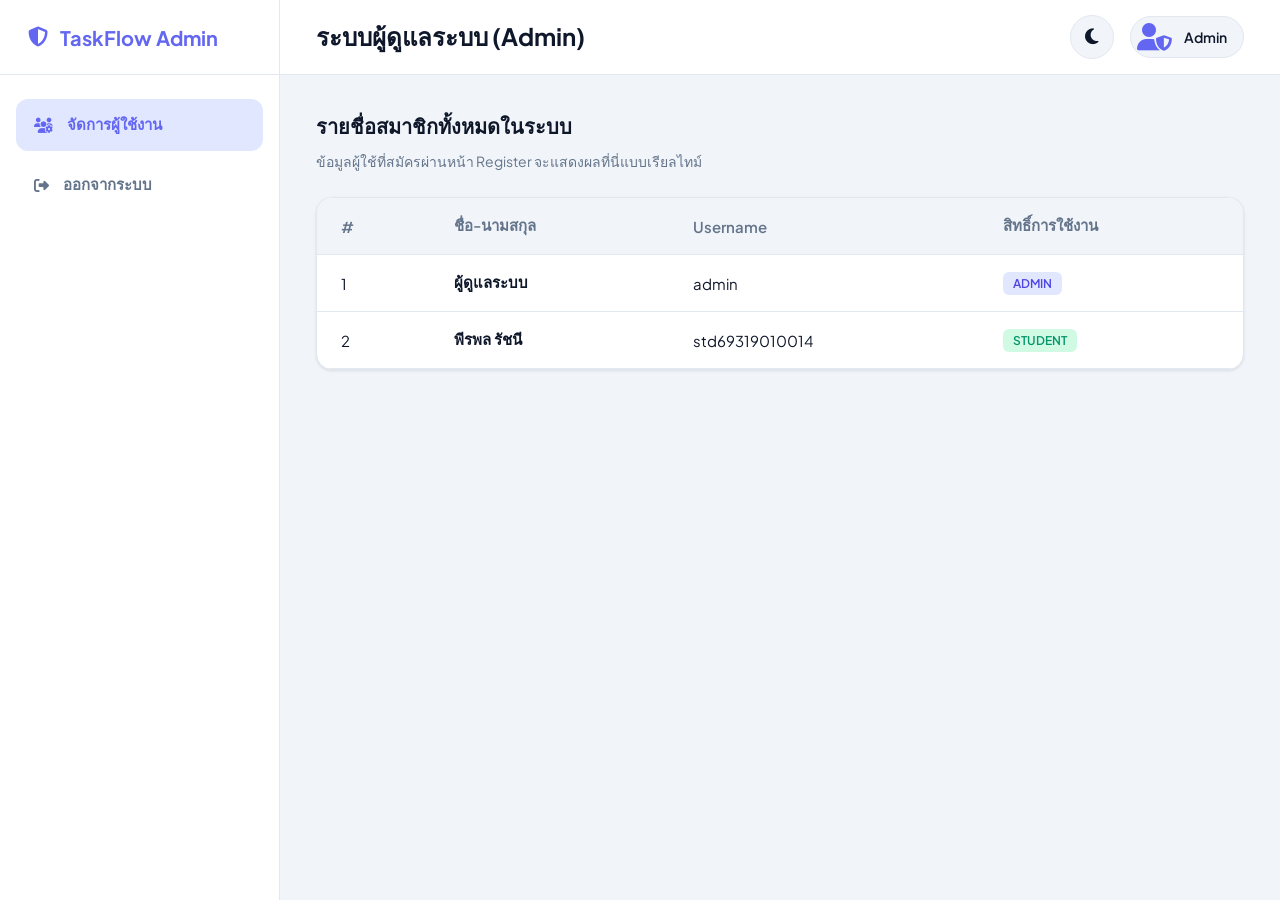
==== commit 1dd26635: "commit" ====
--- a/admin-dashboard.html
+++ b/admin-dashboard.html
@@ -1,475 +1,64 @@
 <!DOCTYPE html>
 <html lang="th">
 <head>
-    <meta charset="UTF-8">
-    <meta name="viewport" content="width=device-width, initial-scale=1.0">
-    <title>Student Dashboard & Admin Panel - TaskFlow Pro</title>
-    <link rel="stylesheet" href="style.css">
-    <link rel="stylesheet" href="https://cdnjs.cloudflare.com/ajax/libs/font-awesome/6.4.0/css/all.min.css">
-    <link href="https://fonts.googleapis.com/css2?family=Inter:wght@300;400;500;600;700&family=Prompt:wght@300;400;500;600;700&display=swap" rel="stylesheet">
+  <meta charset="UTF-8">
+  <meta name="viewport" content="width=device-width, initial-scale=1.0">
+  <title>TaskFlow Pro - แดชบอร์ดผู้ดูแลระบบ</title>
+  <link rel="stylesheet" href="style.css">
+  <link rel="stylesheet" href="https://cdnjs.cloudflare.com/ajax/libs/font-awesome/6.4.0/css/all.min.css">
+  <link href="https://fonts.googleapis.com/css2?family=Plus+Jakarta+Sans:wght@400;500;600;700&display=swap" rel="stylesheet">
 </head>
 <body>
-    <div class="app-container">
-        <aside class="sidebar">
-            <div class="sidebar-brand">
-                <i class="fa-solid fa-graduation-cap"></i>
-                <span>TaskFlow Pro</span>
-            </div>
-            <div class="sidebar-menu">
-                <a href="#" class="menu-item active" onclick="switchTab(event, 'tab-dashboard')"><i class="fa-solid fa-chart-pie"></i> ภาพรวมงานของฉัน</a>
-                <a href="#" class="menu-item" onclick="switchTab(event, 'tab-kanban')"><i class="fa-solid fa-kanban"></i> บอร์ดงาน (Kanban)</a>
-                <a href="#" class="menu-item" onclick="switchTab(event, 'tab-voice')"><i class="fa-solid fa-microphone-lines"></i> สั่งงานด้วยเสียง AI</a>
-                
-                <!-- เมนูเฉพาะ Admin (ซ่อน/แสดงตามสิทธิ์) -->
-                <div id="adminMenuSection" style="display: none; margin-top: 15px; border-top: 1px solid rgba(255,255,255,0.1); padding-top: 15px;">
-                    <div style="font-size: 0.75rem; color: var(--text-muted); padding: 0 16px 8px; text-transform: uppercase; letter-spacing: 0.5px;">Admin Control</div>
-                    <a href="#" class="menu-item" onclick="switchTab(event, 'tab-admin')"><i class="fa-solid fa-shield-halved"></i> ระบบผู้ดูแลระบบ</a>
-                </div>
-            </div>
-            <div class="sidebar-footer">
-                <div class="user-profile-mini">
-                    <i class="fa-solid fa-circle-user"></i>
-                    <div>
-                        <div id="studentName" style="font-weight: 500; font-size: 0.85rem;">นักศึกษา</div>
-                        <div id="userRoleBadge" style="font-size: 0.7rem; color: var(--text-muted);">Student</div>
-                    </div>
-                </div>
-                <button class="btn-logout-mini" onclick="logout()" title="ออกจากระบบ"><i class="fa-solid fa-right-from-bracket"></i></button>
-            </div>
-        </aside>
 
-        <main class="main-content">
-            <header class="topbar">
-    <div style="display: flex; align-items: center; gap: 10px; min-width: 0;">
-        <!-- ปุ่มแฮมเบอร์เกอร์สำหรับมือถือ -->
-        <button class="hamburger-btn" onclick="toggleMobileSidebar()">
-            <i class="fa-solid fa-bars"></i>
-        </button>
-        <h2>ระบบบริหารจัดการงานนักศึกษา</h2>
+  <div class="sidebar-backdrop" id="sidebarBackdrop" onclick="toggleSidebar()"></div>
+
+  <div class="app-container">
+    <aside id="sidebar">
+      <div class="sidebar-brand"><i class="fas fa-shield-alt"></i> TaskFlow Admin</div>
+      <ul class="sidebar-menu">
+        <li><a href="admin-dashboard.html" class="active"><i class="fas fa-users-cog"></i> จัดการผู้ใช้งาน</a></li>
+        <li><a href="#" onclick="logout()"><i class="fas fa-sign-out-alt"></i> ออกจากระบบ</a></li>
+      </ul>
+    </aside>
+
+    <div class="main-content">
+      <header>
+        <div class="topbar-left">
+          <button class="hamburger" onclick="toggleSidebar()"><i class="fas fa-bars"></i></button>
+          <h2>ระบบผู้ดูแลระบบ (Admin)</h2>
+        </div>
+        <div style="display: flex; align-items: center; gap: 16px;">
+          <button class="theme-toggle-btn" id="themeToggleBtn" onclick="toggleTheme()"><i class="fas fa-moon"></i></button>
+          <div class="user-profile-badge">
+            <i class="fas fa-user-shield" style="font-size: 28px; color: var(--primary);"></i>
+            <span id="userProfileName">Admin</span>
+          </div>
+        </div>
+      </header>
+
+      <div class="content-body">
+        <h3 style="font-size: 20px; margin-bottom: 8px;">รายชื่อสมาชิกทั้งหมดในระบบ</h3>
+        <p style="color: var(--text-muted); font-size: 14px; margin-bottom: 20px;">ข้อมูลผู้ใช้ที่สมัครผ่านหน้า Register จะแสดงผลที่นี่แบบเรียลไทม์</p>
+        
+        <div class="table-responsive">
+          <table>
+            <thead>
+              <tr>
+                <th>#</th>
+                <th>ชื่อ-นามสกุล</th>
+                <th>Username</th>
+                <th>สิทธิ์การใช้งาน</th>
+              </tr>
+            </thead>
+            <tbody id="adminUserTable">
+              <!-- โหลดข้อมูลผ่าน JavaScript -->
+            </tbody>
+          </table>
+        </div>
+      </div>
     </div>
-    <button class="btn-primary" onclick="openTaskModal()"><i class="fa-solid fa-plus"></i> เพิ่มงานใหม่</button>
-</header>
+  </div>
 
-            <!-- แท็บภาพรวม -->
-            <div id="tab-dashboard" class="tab-content active">
-                <div class="stats-row">
-                    <div class="stat-box"><h3>งานทั้งหมด</h3><p id="cntTotal">0</p></div>
-                    <div class="stat-box"><h3>รอดำเนินการ</h3><p id="cntTodo">0</p></div>
-                    <div class="stat-box"><h3>กำลังทำ</h3><p id="cntProgress">0</p></div>
-                    <div class="stat-box"><h3>เสร็จสิ้น</h3><p id="cntDone">0</p></div>
-                </div>
-                <div class="card" style="margin-top: 25px;">
-                    <h3><i class="fa-solid fa-clock-rotate-left"></i> รายการงานของคุณ</h3>
-                    <table class="clean-table" style="margin-top: 15px;">
-                        <thead><tr><th>ชื่องาน</th><th>หมวดหมู่</th><th>สถานะ</th><th style="text-align: right;">จัดการ</th></tr></thead>
-                        <tbody id="recentTableBody"></tbody>
-                    </table>
-                </div>
-            </div>
-
-            <!-- แท็บ Kanban -->
-            <div id="tab-kanban" class="tab-content">
-                <div class="kanban-grid">
-                    <div class="kanban-col" ondragover="allowDrop(event)" ondrop="dropTask(event, 'todo')">
-                        <div class="kanban-header todo">รอดำเนินการ (<span id="numTodo">0</span>)</div>
-                        <div class="kanban-body" id="colTodo"></div>
-                    </div>
-                    <div class="kanban-col" ondragover="allowDrop(event)" ondrop="dropTask(event, 'inprogress')">
-                        <div class="kanban-header progress">กำลังดำเนินการ (<span id="numProgress">0</span>)</div>
-                        <div class="kanban-body" id="colProgress"></div>
-                    </div>
-                    <div class="kanban-col" ondragover="allowDrop(event)" ondrop="dropTask(event, 'done')">
-                        <div class="kanban-header done">เสร็จสิ้น (<span id="numDone">0</span>)</div>
-                        <div class="kanban-body" id="colDone"></div>
-                    </div>
-                </div>
-            </div>
-
-            <!-- แท็บสั่งงานด้วยเสียง AI -->
-            <div id="tab-voice" class="tab-content">
-                <div class="card text-center" style="padding: 40px; max-width: 600px; margin: 0 auto;">
-                    <div class="voice-icon-circle" id="micIndicator"><i class="fa-solid fa-microphone-lines"></i></div>
-                    <h3>ระบบสั่งงานด้วยเสียงประมวลผลด้วย AI</h3>
-                    <p style="color: var(--text-muted); margin: 10px 0 25px;">กดปุ่มแล้วพูดคำสั่ง เช่น "เพิ่มงานส่งโครงงานไอทีพรุ่งนี้" AI จะทำการวิเคราะห์ข้อความและบันทึกลงบอร์ดให้อัตโนมัติ</p>
-                    <button class="btn-primary" onclick="toggleSpeechRecognition()"><i class="fa-solid fa-microphone"></i> เริ่มพูดคำสั่งเสียง</button>
-                    <div id="voiceResultBox" class="voice-result-box" style="margin-top: 15px;">AI กำลังรอรับเสียงพูดของคุณ...</div>
-                </div>
-            </div>
-
-            <!-- แท็บระบบผู้ดูแลระบบ (Admin Panel ครบวงจร) -->
-            <div id="tab-admin" class="tab-content">
-                <div style="margin-bottom: 20px;">
-                    <h3 style="font-size: 1.4rem; font-weight: 700; color: var(--text-main);">แผงควบคุมผู้ดูแลระบบ (Admin Dashboard)</h3>
-                    <p style="color: var(--text-muted); font-size: 0.9rem;">จัดการข้อมูลภาพรวม ระบบผู้ใช้งาน และตรวจสอบชิ้นงานทั้งหมดในระบบ</p>
-                </div>
-
-                <!-- Admin Stats Row -->
-                <div class="stats-row" style="grid-template-columns: repeat(3, 1fr); margin-bottom: 25px;">
-                    <div class="stat-box" style="border-left: 4px solid #3b82f6;"><h3>ผู้ใช้งานทั้งหมด</h3><p id="adminCntUsers">3</p></div>
-                    <div class="stat-box" style="border-left: 4px solid #10b981;"><h3>งานทั้งหมดในระบบ</h3><p id="adminCntTotalTasks">0</p></div>
-                    <div class="stat-box" style="border-left: 4px solid #f59e0b;"><h3>หมวดหมู่ยอดฮิต</h3><p id="adminTopCategory" style="font-size: 1.1rem; margin-top: 5px;">IT Project</p></div>
-                </div>
-
-                <!-- จัดการงานทั้งหมดในระบบ -->
-                <div class="card" style="margin-bottom: 25px;">
-                    <div style="display: flex; justify-content: space-between; align-items: center; margin-bottom: 15px;">
-                        <h3 style="font-size: 1.1rem;"><i class="fa-solid fa-list-check"></i> ตรวจสอบและจัดการงานทั้งหมด (Global Task Control)</h3>
-                        <input type="text" id="adminSearchTask" placeholder="ค้นหาชิ้นงาน..." onkeyup="renderAdminTasks()" style="padding: 6px 12px; border-radius: 6px; border: 1px solid var(--border); font-size: 0.85rem;">
-                    </div>
-                    <div style="overflow-x: auto;">
-                        <table class="clean-table">
-                            <thead>
-                                <tr>
-                                    <th>ID</th>
-                                    <th>ชื่องาน</th>
-                                    <th>หมวดหมู่</th>
-                                    <th>สถานะ</th>
-                                    <th style="text-align: right;">จัดการโดย Admin</th>
-                                </tr>
-                            </thead>
-                            <tbody id="adminTaskTableBody"></tbody>
-                        </table>
-                    </div>
-                </div>
-
-                <!-- จัดการผู้ใช้งาน & ตั้งค่าระบบ -->
-                <div style="display: grid; grid-template-columns: 2fr 1fr; gap: 20px;">
-                    <div class="card">
-                        <h3 style="font-size: 1.1rem; margin-bottom: 15px;"><i class="fa-solid fa-users-gear"></i> จัดการรายชื่อผู้ใช้งาน</h3>
-                        <table class="clean-table">
-                            <thead>
-                                <tr>
-                                    <th>ชื่อผู้ใช้</th>
-                                    <th>สิทธิ์การใช้งาน</th>
-                                    <th style="text-align: right;">จัดการสิทธิ์</th>
-                                </tr>
-                            </thead>
-                            <tbody>
-                                <tr>
-                                    <td><strong>Peerapol Rachtanee</strong></td>
-                                    <td><span class="badge done" style="background: #dbeafe; color: #1e40af;">Admin</span></td>
-                                    <td style="text-align: right;"><span style="font-size: 0.8rem; color: var(--text-muted);">สิทธิ์สูงสุด</span></td>
-                                </tr>
-                                <tr>
-                                    <td>นักศึกษาทั่วไป (Demo Student)</td>
-                                    <td><span class="badge todo">Student</span></td>
-                                    <td style="text-align: right;"><button class="btn-secondary" style="padding: 4px 8px; font-size: 0.75rem;" onclick="alert('บันทึกการเปลี่ยนแปลงสำเร็จ')">เปลี่ยนสิทธิ์</button></td>
-                                </tr>
-                            </tbody>
-                        </table>
-                    </div>
-
-                    <div class="card">
-                        <h3 style="font-size: 1.1rem; margin-bottom: 15px;"><i class="fa-solid fa-sliders"></i> ตั้งค่าระบบ</h3>
-                        <div style="display: flex; flex-direction: column; gap: 12px;">
-                            <button class="btn-secondary" style="width: 100%; justify-content: center;" onclick="resetSystemData()"><i class="fa-solid fa-rotate-right"></i> รีเซ็ตข้อมูลตัวอย่าง</button>
-                            <button class="btn-secondary" style="width: 100%; justify-content: center; color: var(--danger); border-color: #fecaca;" onclick="clearAllSystemTasks()"><i class="fa-solid fa-trash-can"></i> ล้างข้อมูลงานทั้งหมด</button>
-                        </div>
-                    </div>
-                </div>
-            </div>
-        </main>
-    </div>
-
-    <!-- Modal เพิ่มงานใหม่ -->
-    <div class="modal-backdrop" id="taskModal">
-        <div class="modal-card">
-            <div style="display: flex; justify-content: space-between; align-items: center; margin-bottom: 15px;">
-                <h3 style="font-size: 1.2rem; font-weight: 600;">เพิ่มชิ้นงานใหม่</h3>
-                <button onclick="closeTaskModal()" style="background: none; border: none; font-size: 1.2rem; cursor: pointer; color: var(--text-muted);"><i class="fa-solid fa-xmark"></i></button>
-            </div>
-
-            <!-- ส่วนสั่งงานด้วยเสียงภายใน Modal -->
-            <div style="background: #f8fafc; border: 1px dashed var(--border); padding: 12px; border-radius: 12px; text-align: center; margin-bottom: 15px;">
-                <button type="button" onclick="toggleSpeechRecognitionInModal()" style="background: var(--primary); color: white; border: none; width: 40px; height: 40px; border-radius: 50%; cursor: pointer; font-size: 1rem; box-shadow: 0 4px 10px rgba(59, 130, 246, 0.3);">
-                    <i class="fa-solid fa-microphone"></i>
-                </button>
-                <div id="modalVoiceResult" style="font-size: 0.8rem; color: var(--text-muted); margin-top: 6px;">
-                    คลิกไมค์เพื่อพูดชื่องานด้วยเสียง
-                </div>
-            </div>
-
-            <form onsubmit="handleAddTask(event)">
-                <div class="input-group" style="margin-bottom: 15px;">
-                    <label>ชิ้นงาน / หัวข้อโปรเจกต์</label>
-                    <input type="text" id="inputTitle" placeholder="เช่น ทำสไลด์นำเสนอ..." required>
-                </div>
-                
-                <div class="input-group" style="margin-bottom: 20px;">
-                    <label>หมวดหมู่ (เลือกจากรายการ หรือพิมพ์สร้างใหม่ได้ทันที)</label>
-                    <input type="text" id="inputCategory" list="defaultCategories" placeholder="พิมพ์หรือเลือกหมวดหมู่..." required style="width: 100%; padding: 10px; border-radius: 8px; border: 1px solid var(--border);">
-                    <datalist id="defaultCategories">
-                        <option value="IT Project">
-                        <option value="Assignment">
-                        <option value="Design">
-                        <option value="Research">
-                        <option value="General">
-                    </datalist>
-                </div>
-
-                <div style="display: flex; justify-content: flex-end; gap: 10px;">
-                    <button type="button" class="btn-secondary" onclick="closeTaskModal()">ยกเลิก</button>
-                    <button type="submit" class="btn-primary">บันทึก</button>
-                </div>
-            </form>
-        </div>
-    </div>
-
-    <script>
-        // จำลองสถานะผู้ใช้งาน (เริ่มต้นให้เป็น Admin เพื่อให้เห็นปุ่มทดสอบได้ง่าย)
-        let currentUserRole = localStorage.getItem('userRole') || 'admin'; 
-
-        let tasks = JSON.parse(localStorage.getItem('taskflow_tasks')) || [
-            { id: 1, title: 'ออกแบบโครงสร้างฐานข้อมูล SQL', category: 'IT Project', status: 'done' },
-            { id: 2, title: 'จัดทำเอกสารนำเสนอโครงงาน', category: 'Assignment', status: 'inprogress' }
-        ];
-
-        document.addEventListener('DOMContentLoaded', () => {
-            document.getElementById('studentName').innerText = localStorage.getItem('currentUser') || 'Peerapol Rachtanee';
-            updateRoleUI();
-            renderTasks();
-        });
-
-        function updateRoleUI() {
-            const adminMenu = document.getElementById('adminMenuSection');
-            const roleBadge = document.getElementById('userRoleBadge');
-            if (currentUserRole === 'admin') {
-                adminMenu.style.display = 'block';
-                roleBadge.innerText = 'Administrator';
-                roleBadge.style.color = '#3b82f6';
-            } else {
-                adminMenu.style.display = 'none';
-                roleBadge.innerText = 'Student';
-                roleBadge.style.color = 'var(--text-muted)';
-            }
-        }
-
-        // ฟังก์ชันสลับสิทธิ์เพื่อทดสอบหน้า Admin
-        function toggleAdminRole() {
-            currentUserRole = currentUserRole === 'admin' ? 'student' : 'admin';
-            localStorage.setItem('userRole', currentUserRole);
-            updateRoleUI();
-            if (currentUserRole === 'student' && document.getElementById('tab-admin').classList.contains('active')) {
-                switchTab({ preventDefault: () => {} }, 'tab-dashboard');
-            }
-            alert('เปลี่ยนสิทธิ์ผู้ใช้งานเป็น: ' + currentUserRole.toUpperCase());
-        }
-
-        function switchTab(e, tabId) {
-            e.preventDefault();
-            document.querySelectorAll('.menu-item').forEach(el => el.classList.remove('active'));
-            if(e.currentTarget) e.currentTarget.classList.add('active');
-            document.querySelectorAll('.tab-content').forEach(el => el.classList.remove('active'));
-            document.getElementById(tabId).classList.add('active');
-            
-            if (tabId === 'tab-admin') {
-                renderAdminDashboard();
-            }
-        }
-
-        function saveAndRender() {
-            localStorage.setItem('taskflow_tasks', JSON.stringify(tasks));
-            renderTasks();
-            if (document.getElementById('tab-admin').classList.contains('active')) {
-                renderAdminDashboard();
-            }
-        }
-
-        function renderTasks() {
-            document.getElementById('cntTotal').innerText = tasks.length;
-            document.getElementById('cntTodo').innerText = tasks.filter(t => t.status === 'todo').length;
-            document.getElementById('cntProgress').innerText = tasks.filter(t => t.status === 'inprogress').length;
-            document.getElementById('cntDone').innerText = tasks.filter(t => t.status === 'done').length;
-
-            let tableHtml = '';
-            tasks.forEach(t => {
-                let badgeClass = t.status;
-                let statusText = t.status === 'todo' ? 'รอดำเนินการ' : t.status === 'inprogress' ? 'กำลังทำ' : 'เสร็จสิ้น';
-                tableHtml += `<tr><td><strong>${t.title}</strong></td><td><span style="color:var(--text-muted);">${t.category}</span></td><td><span class="badge ${badgeClass}">${statusText}</span></td><td style="text-align: right;"><button onclick="deleteTask(${t.id})" style="background:none; border:none; color:var(--danger); cursor:pointer;"><i class="fa-solid fa-trash"></i></button></td></tr>`;
-            });
-            document.getElementById('recentTableBody').innerHTML = tableHtml;
-
-            renderKanbanCol('colTodo', 'numTodo', tasks.filter(t => t.status === 'todo'));
-            renderKanbanCol('colProgress', 'numProgress', tasks.filter(t => t.status === 'inprogress'));
-            renderKanbanCol('colDone', 'numDone', tasks.filter(t => t.status === 'done'));
-        }
-
-        function renderKanbanCol(colId, numId, list) {
-            document.getElementById(numId).innerText = list.length;
-            let html = '';
-            list.forEach(t => {
-                html += `<div class="kanban-task-item" draggable="true" ondragstart="dragStart(event, ${t.id})"><div style="font-size:0.75rem; color:var(--text-muted);">${t.category}</div><div style="font-weight:500;">${t.title}</div></div>`;
-            });
-            document.getElementById(colId).innerHTML = html;
-        }
-
-        // ฟังก์ชันสำหรับหน้า Admin Dashboard
-        function renderAdminDashboard() {
-            document.getElementById('adminCntTotalTasks').innerText = tasks.length;
-            renderAdminTasks();
-        }
-
-        function renderAdminTasks() {
-            const keyword = document.getElementById('adminSearchTask').value.toLowerCase();
-            const filtered = tasks.filter(t => t.title.toLowerCase().includes(keyword) || t.category.toLowerCase().includes(keyword));
-            
-            let html = '';
-            filtered.forEach(t => {
-                let statusText = t.status === 'todo' ? 'รอดำเนินการ' : t.status === 'inprogress' ? 'กำลังทำ' : 'เสร็จสิ้น';
-                html += `
-                    <tr>
-                        <td>#${t.id}</td>
-                        <td><strong>${t.title}</strong></td>
-                        <td><span style="color:var(--text-muted);">${t.category}</span></td>
-                        <td><span class="badge ${t.status}">${statusText}</span></td>
-                        <td style="text-align: right; display: flex; gap: 8px; justify-content: flex-end;">
-                            <select onchange="adminUpdateStatus(${t.id}, this.value)" style="padding: 4px; border-radius: 4px; border: 1px solid var(--border); font-size: 0.8rem;">
-                                <option value="todo" ${t.status === 'todo' ? 'selected' : ''}>รอดำเนินการ</option>
-                                <option value="inprogress" ${t.status === 'inprogress' ? 'selected' : ''}>กำลังทำ</option>
-                                <option value="done" ${t.status === 'done' ? 'selected' : ''}>เสร็จสิ้น</option>
-                            </select>
-                            <button onclick="deleteTask(${t.id})" class="btn-secondary" style="padding: 4px 8px; color: var(--danger); border-color: #fecaca;"><i class="fa-solid fa-trash"></i></button>
-                        </td>
-                    </tr>
-                `;
-            });
-            document.getElementById('adminTaskTableBody').innerHTML = html;
-        }
-
-        function adminUpdateStatus(id, newStatus) {
-            let task = tasks.find(t => t.id === id);
-            if (task) {
-                task.status = newStatus;
-                saveAndRender();
-            }
-        }
-
-        function resetSystemData() {
-            if (confirm('ต้องการรีเซ็ตข้อมูลตัวอย่างกลับเป็นค่าเริ่มต้นใช่หรือไม่?')) {
-                tasks = [
-                    { id: 1, title: 'ออกแบบโครงสร้างฐานข้อมูล SQL', category: 'IT Project', status: 'done' },
-                    { id: 2, title: 'จัดทำเอกสารนำเสนอโครงงาน', category: 'Assignment', status: 'inprogress' }
-                ];
-                saveAndRender();
-                alertรีเซ็ตข้อมูลสำเร็จ;
-            }
-        }
-
-        function clearAllSystemTasks() {
-            if (confirm('คำเตือน: คุณต้องการลบชิ้นงานทั้งหมดในระบบใช่หรือไม่?')) {
-                tasks = [];
-                saveAndRender();
-            }
-        }
-
-        let draggedId = null;
-        function dragStart(e, id) { draggedId = id; }
-        function allowDrop(e) { e.preventDefault(); }
-        function dropTask(e, newStatus) {
-            e.preventDefault();
-            if (draggedId !== null) {
-                let task = tasks.find(t => t.id === draggedId);
-                if (task) { 
-                    task.status = newStatus; 
-                    saveAndRender(); 
-                }
-                draggedId = null;
-            }
-        }
-
-        function openTaskModal() { document.getElementById('taskModal').classList.add('show'); }
-        function closeTaskModal() { 
-            document.getElementById('taskModal').classList.remove('show');
-            const voiceBox = document.getElementById('modalVoiceResult');
-            if (voiceBox) voiceBox.innerHTML = 'คลิกไมค์เพื่อพูดชื่องานด้วยเสียง';
-        }
-
-        function handleAddTask(e) {
-            e.preventDefault();
-            const title = document.getElementById('inputTitle').value.trim();
-            const category = document.getElementById('inputCategory').value.trim() || 'ทั่วไป';
-            if (title) {
-                tasks.unshift({ id: Date.now(), title, category, status: 'todo' });
-                saveAndRender(); 
-                closeTaskModal(); 
-                document.getElementById('inputTitle').value = '';
-                document.getElementById('inputCategory').value = '';
-            }
-        }
-
-        function deleteTask(id) {
-            if (confirm('ต้องการลบงานนี้ใช่หรือไม่?')) { 
-                tasks = tasks.filter(t => t.id !== id); 
-                saveAndRender(); 
-            }
-        }
-
-        // ระบบเสียงพูด
-        let modalRecognition = null;
-        function toggleSpeechRecognitionInModal() {
-            const SpeechRecognition = window.SpeechRecognition || window.webkitSpeechRecognition;
-            if (!SpeechRecognition) {
-                alert('เบราว์เซอร์ไม่รองรับการสั่งงานด้วยเสียง แนะนำให้ใช้ Google Chrome');
-                return;
-            }
-            if (!modalRecognition) {
-                modalRecognition = new SpeechRecognition();
-                modalRecognition.lang = 'th-TH';
-                modalRecognition.onstart = () => {
-                    document.getElementById('modalVoiceResult').innerHTML = '<i class="fa-solid fa-spinner fa-spin"></i> กำลังฟังเสียงพูดของคุณ...';
-                };
-                modalRecognition.onresult = (event) => {
-                    const text = event.results[0][0].transcript;
-                    document.getElementById('inputTitle').value = text;
-                    
-                    let category = 'General';
-                    if (text.includes('โค้ด') || text.includes('ระบบ') || text.includes('ฐานข้อมูล') || text.includes('เว็บ')) category = 'IT Project';
-                    else if (text.includes('การบ้าน') || text.includes('รายงาน')) category = 'Assignment';
-                    
-                    document.getElementById('inputCategory').value = category;
-                    document.getElementById('modalVoiceResult').innerHTML = `🤖 <strong>AI วิเคราะห์สำเร็จ:</strong> "${text}"`;
-                };
-                modalRecognition.onerror = () => { document.getElementById('modalVoiceResult').innerText = 'เกิดข้อผิดพลาด กรุณาลองใหม่'; };
-            }
-            modalRecognition.start();
-        }
-
-        let recognition = null;
-        function toggleSpeechRecognition() {
-            const SpeechRecognition = window.SpeechRecognition || window.webkitSpeechRecognition;
-            if (!SpeechRecognition) {
-                alert('เบราว์เซอร์ไม่รองรับการสั่งงานด้วยเสียง แนะนำให้ใช้ Google Chrome');
-                return;
-            }
-            if (!recognition) {
-                recognition = new SpeechRecognition();
-                recognition.lang = 'th-TH';
-                recognition.onstart = () => {
-                    document.getElementById('micIndicator').style.background = '#dcfce7';
-                    document.getElementById('voiceResultBox').innerHTML = '<i class="fa-solid fa-spinner fa-spin"></i> กำลังฟังเสียงพูดของคุณ...';
-                };
-                recognition.onresult = (event) => {
-                    const text = event.results[0][0].transcript;
-                    document.getElementById('voiceResultBox').innerHTML = `🤖 <strong>AI วิเคราะห์สำเร็จ!</strong><br>ข้อความเสียง: "${text}"<br><span style="color:var(--success);">กำลังจัดหมวดหมู่และเพิ่มเข้าบอร์ดงาน...</span>`;
-                    
-                    let category = 'ทั่วไป';
-                    if (text.includes('โค้ด') || text.includes('ระบบ') || text.includes('ฐานข้อมูล')) category = 'IT Project';
-                    else if (text.includes('การบ้าน') || text.includes('ส่ง')) category = 'Assignment';
-
-                    setTimeout(() => {
-                        tasks.unshift({ id: Date.now(), title: text, category: category, status: 'todo' });
-                        saveAndRender();
-                    }, 1000);
-                };
-                recognition.onerror = () => { document.getElementById('voiceResultBox').innerText = 'เกิดข้อผิดพลาดในการฟังเสียง กรุณาลองใหม่'; };
-                recognition.onend = () => { document.getElementById('micIndicator').style.background = '#eff6ff'; };
-            }
-            recognition.start();
-        }
-
-        function logout() { localStorage.clear(); window.location.href = 'index.html'; }
-    </script>
-    <!-- ฉากหลังสำหรับปิดเมนวมือถือเมื่อคลิกพื้นที่ว่าง -->
-    <div class="sidebar-overlay" id="sidebarOverlay" onclick="toggleMobileSidebar()"></div>
+  <script src="script.io.js"></script>
 </body>
 </html>
--- a/style.css
+++ b/style.css
@@ -1,610 +1,580 @@
 :root {
-    --bg-main: #f4f6f9;
-    --bg-card: #ffffff;
-    --sidebar-bg: #ffffff; 
-    --text-main: #334155;
-    --text-muted: #64748b;
-    --border: #e2e8f0;
-    --primary: #3b82f6;
-    --primary-hover: #2563eb;
-    --success: #22c55e;
-    --warning: #eab308;
-    --danger: #ef4444;
+  --bg-gradient: linear-gradient(135deg, #667eea 0%, #764ba2 100%);
+  --bg-color: #f1f5f9;
+  --surface-color: #ffffff;
+  --surface-glass: rgba(255, 255, 255, 0.85);
+  --text-main: #0f172a;
+  --text-muted: #64748b;
+  --border-color: #e2e8f0;
+  --primary: #6366f1;
+  --primary-hover: #4f46e5;
+  --primary-light: #e0e7ff;
+  --success: #10b981;
+  --warning: #f59e0b;
+  --danger: #ef4444;
+  --sidebar-width: 280px;
+  --header-height: 75px;
+  --shadow-xl: 0 20px 25px -5px rgba(0, 0, 0, 0.1), 0 10px 10px -5px rgba(0, 0, 0, 0.04);
+  --shadow-sm: 0 1px 3px 0 rgba(0, 0, 0, 0.1);
+  --radius: 16px;
+}
+
+[data-theme="dark"] {
+  --bg-gradient: linear-gradient(135deg, #0f172a 0%, #1e1b4b 100%);
+  --bg-color: #0b0f19;
+  --surface-color: #1e293b;
+  --surface-glass: rgba(30, 41, 59, 0.85);
+  --text-main: #f8fafc;
+  --text-muted: #94a3b8;
+  --border-color: #334155;
+  --primary: #818cf8;
+  --primary-hover: #6366f1;
+  --primary-light: #312e81;
+  --shadow-xl: 0 20px 25px -5px rgba(0, 0, 0, 0.5);
 }
 
 * {
-    box-sizing: border-box;
-    margin: 0;
-    padding: 0;
-    font-family: 'Prompt', 'Inter', sans-serif;
+  box-sizing: border-box;
+  margin: 0;
+  padding: 0;
+  font-family: 'Plus Jakarta Sans', 'Segoe UI', sans-serif;
+  transition: background-color 0.3s ease, color 0.3s ease, border-color 0.3s ease;
 }
 
 body {
-    background-color: var(--bg-main);
-    color: var(--text-main);
-    min-height: 100vh;
-    min-height: 100dvh;
-    overflow-x: hidden;
-}
-
-/* ==========================================
-   1. Auth Page Style (หน้าล็อกอิน)
-   ================================---------- */
-.login-split-body {
-    width: 100vw;
-    min-height: 100vh;
-    min-height: 100dvh;
-    margin: 0;
-    padding: 0;
-    display: flex;
-}
-
-.login-split-container {
-    display: flex;
-    width: 100%;
-    min-height: 100vh;
-    min-height: 100dvh;
-}
-
-.login-split-banner {
-    flex: 1.2;
-    background: linear-gradient(135deg, #eff6ff 0%, #dbeafe 100%);
-    color: #1e3a8a;
-    border-right: 1px solid var(--border);
-    display: flex;
-    align-items: center;
-    justify-content: center;
-    padding: 40px;
-}
-
-.banner-features {
-    margin-top: 20px;
-    display: flex;
+  background-color: var(--bg-color);
+  color: var(--text-main);
+  min-height: 100dvh;
+  display: flex;
+  overflow-x: hidden;
+}
+
+/* --- Auth Pages Style (Login & Register) --- */
+.auth-wrapper {
+  width: 100%;
+  min-height: 100dvh;
+  background: var(--bg-gradient);
+  display: flex;
+  justify-content: center;
+  align-items: center;
+  padding: 24px;
+  position: relative;
+}
+
+.auth-card {
+  background: var(--surface-glass);
+  backdrop-filter: blur(12px);
+  -webkit-backdrop-filter: blur(12px);
+  padding: 48px 40px;
+  border-radius: var(--radius);
+  box-shadow: var(--shadow-xl);
+  width: 100%;
+  max-width: 450px;
+  border: 1px solid rgba(255, 255, 255, 0.2);
+  animation: fadeIn 0.6s ease-out;
+}
+
+@keyframes fadeIn {
+  from { opacity: 0; transform: translateY(20px); }
+  to { opacity: 1; transform: translateY(0); }
+}
+
+.auth-header {
+  text-align: center;
+  margin-bottom: 32px;
+}
+
+.auth-header .logo-icon {
+  font-size: 40px;
+  color: var(--primary);
+  margin-bottom: 12px;
+}
+
+.auth-header h2 {
+  font-size: 28px;
+  font-weight: 700;
+  color: var(--text-main);
+  margin-bottom: 8px;
+}
+
+.auth-header p {
+  color: var(--text-muted);
+  font-size: 14px;
+}
+
+.form-group {
+  margin-bottom: 20px;
+}
+
+.form-group label {
+  display: block;
+  margin-bottom: 8px;
+  font-size: 14px;
+  font-weight: 600;
+  color: var(--text-main);
+}
+
+.input-icon-wrap {
+  position: relative;
+}
+
+.input-icon-wrap i {
+  position: absolute;
+  left: 16px;
+  top: 50%;
+  transform: translateY(-50%);
+  color: var(--text-muted);
+}
+
+.form-control {
+  width: 100%;
+  padding: 14px 16px 14px 48px;
+  background: var(--surface-color);
+  border: 1px solid var(--border-color);
+  border-radius: 12px;
+  color: var(--text-main);
+  font-size: 15px;
+  outline: none;
+}
+
+.form-control:focus {
+  border-color: var(--primary);
+  box-shadow: 0 0 0 4px var(--primary-light);
+}
+
+.btn-primary-custom {
+  width: 100%;
+  padding: 14px;
+  background: var(--primary);
+  color: white;
+  border: none;
+  border-radius: 12px;
+  font-size: 16px;
+  font-weight: 600;
+  cursor: pointer;
+  box-shadow: 0 4px 12px rgba(99, 102, 241, 0.3);
+  margin-top: 10px;
+}
+
+.btn-primary-custom:hover {
+  background: var(--primary-hover);
+  transform: translateY(-1px);
+}
+
+.auth-footer-link {
+  margin-top: 24px;
+  text-align: center;
+  font-size: 14px;
+  color: var(--text-muted);
+}
+
+.auth-footer-link a {
+  color: var(--primary);
+  text-decoration: none;
+  font-weight: 600;
+}
+
+/* --- Dashboard Layout --- */
+.app-container {
+  display: flex;
+  width: 100%;
+  min-height: 100dvh;
+}
+
+aside {
+  width: var(--sidebar-width);
+  background: var(--surface-color);
+  border-right: 1px solid var(--border-color);
+  display: flex;
+  flex-direction: column;
+  position: fixed;
+  top: 0;
+  bottom: 0;
+  left: 0;
+  z-index: 100;
+  transition: transform 0.3s cubic-bezier(0.4, 0, 0.2, 1);
+}
+
+.sidebar-brand {
+  height: var(--header-height);
+  display: flex;
+  align-items: center;
+  gap: 12px;
+  padding: 0 28px;
+  font-size: 20px;
+  font-weight: 700;
+  color: var(--primary);
+  border-bottom: 1px solid var(--border-color);
+}
+
+.sidebar-menu {
+  list-style: none;
+  padding: 24px 16px;
+  flex-grow: 1;
+}
+
+.sidebar-menu li {
+  margin-bottom: 8px;
+}
+
+.sidebar-menu a {
+  display: flex;
+  align-items: center;
+  gap: 14px;
+  padding: 14px 18px;
+  color: var(--text-muted);
+  text-decoration: none;
+  border-radius: 12px;
+  font-weight: 600;
+  font-size: 15px;
+}
+
+.sidebar-menu a:hover, .sidebar-menu a.active {
+  background: var(--primary-light);
+  color: var(--primary);
+}
+
+/* Main Area */
+.main-content {
+  flex-grow: 1;
+  margin-left: var(--sidebar-width);
+  display: flex;
+  flex-direction: column;
+  min-height: 100dvh;
+}
+
+header {
+  height: var(--header-height);
+  background: var(--surface-color);
+  border-bottom: 1px solid var(--border-color);
+  display: flex;
+  align-items: center;
+  justify-content: space-between;
+  padding: 0 36px;
+  position: sticky;
+  top: 0;
+  z-index: 90;
+}
+
+.topbar-left {
+  display: flex;
+  align-items: center;
+  gap: 20px;
+}
+
+.hamburger {
+  display: none;
+  background: none;
+  border: none;
+  font-size: 22px;
+  color: var(--text-main);
+  cursor: pointer;
+}
+
+.theme-toggle-btn {
+  background: var(--bg-color);
+  border: 1px solid var(--border-color);
+  width: 44px;
+  height: 44px;
+  border-radius: 50%;
+  display: flex;
+  align-items: center;
+  justify-content: center;
+  cursor: pointer;
+  color: var(--text-main);
+  font-size: 18px;
+}
+
+.user-profile-badge {
+  display: flex;
+  align-items: center;
+  gap: 12px;
+  background: var(--bg-color);
+  padding: 6px 16px 6px 6px;
+  border-radius: 50px;
+  border: 1px solid var(--border-color);
+  font-weight: 600;
+  font-size: 14px;
+}
+
+.content-body {
+  padding: 36px;
+  flex-grow: 1;
+}
+
+/* Stats Cards */
+.stats-grid {
+  display: grid;
+  grid-template-columns: repeat(auto-fit, minmax(240px, 1fr));
+  gap: 24px;
+  margin-bottom: 32px;
+}
+
+.stat-card {
+  background: var(--surface-color);
+  padding: 24px;
+  border-radius: var(--radius);
+  border: 1px solid var(--border-color);
+  box-shadow: var(--shadow-sm);
+  display: flex;
+  align-items: center;
+  justify-content: space-between;
+}
+
+.stat-info h3 {
+  font-size: 14px;
+  color: var(--text-muted);
+  margin-bottom: 8px;
+  font-weight: 600;
+}
+
+.stat-info .value {
+  font-size: 32px;
+  font-weight: 700;
+  color: var(--text-main);
+}
+
+.stat-icon {
+  width: 56px;
+  height: 56px;
+  border-radius: 14px;
+  display: flex;
+  align-items: center;
+  justify-content: center;
+  font-size: 22px;
+}
+
+/* Kanban Board */
+.kanban-container {
+  display: grid;
+  grid-template-columns: repeat(auto-fit, minmax(320px, 1fr));
+  gap: 24px;
+  margin-top: 24px;
+}
+
+.kanban-col {
+  background: var(--surface-color);
+  border: 1px solid var(--border-color);
+  border-radius: var(--radius);
+  padding: 24px;
+  min-height: 500px;
+}
+
+.kanban-col h4 {
+  margin-bottom: 20px;
+  padding-bottom: 12px;
+  border-bottom: 2px solid var(--border-color);
+  display: flex;
+  justify-content: space-between;
+  align-items: center;
+  font-size: 16px;
+}
+
+.task-card {
+  background: var(--bg-color);
+  border: 1px solid var(--border-color);
+  padding: 16px;
+  border-radius: 12px;
+  margin-bottom: 14px;
+  cursor: grab;
+  box-shadow: var(--shadow-sm);
+}
+
+.task-card:active {
+  cursor: grabbing;
+}
+
+.task-card h5 {
+  margin-bottom: 6px;
+  font-size: 16px;
+  color: var(--text-main);
+}
+
+.task-card p {
+  font-size: 13px;
+  color: var(--text-muted);
+  margin-bottom: 12px;
+  line-height: 1.4;
+}
+
+.badge {
+  display: inline-block;
+  padding: 4px 10px;
+  font-size: 12px;
+  border-radius: 6px;
+  font-weight: 600;
+}
+.badge-todo { background: #fef3c7; color: #d97706; }
+.badge-doing { background: #e0e7ff; color: #4f46e5; }
+.badge-done { background: #d1fae5; color: #059669; }
+
+/* Modal */
+.modal {
+  display: none;
+  position: fixed;
+  top: 0; left: 0; width: 100%; height: 100%;
+  background: rgba(0,0,0,0.6);
+  backdrop-filter: blur(4px);
+  justify-content: center;
+  align-items: center;
+  z-index: 1000;
+  padding: 20px;
+}
+
+.modal.active {
+  display: flex;
+}
+
+.modal-content {
+  background: var(--surface-color);
+  padding: 36px;
+  border-radius: var(--radius);
+  width: 100%;
+  max-width: 520px;
+  border: 1px solid var(--border-color);
+  box-shadow: var(--shadow-xl);
+  animation: fadeIn 0.3s ease-out;
+}
+
+.modal-header {
+  display: flex;
+  justify-content: space-between;
+  align-items: center;
+  margin-bottom: 24px;
+}
+
+.close-btn {
+  background: none;
+  border: none;
+  font-size: 24px;
+  cursor: pointer;
+  color: var(--text-muted);
+}
+
+/* Tables */
+.table-responsive {
+  width: 100%;
+  overflow-x: auto;
+  background: var(--surface-color);
+  border-radius: var(--radius);
+  border: 1px solid var(--border-color);
+  box-shadow: var(--shadow-sm);
+  margin-top: 24px;
+}
+
+table {
+  width: 100%;
+  border-collapse: collapse;
+  text-align: left;
+  font-size: 15px;
+}
+
+th, td {
+  padding: 16px 24px;
+  border-bottom: 1px solid var(--border-color);
+}
+
+th {
+  background: var(--bg-color);
+  font-weight: 600;
+  color: var(--text-muted);
+}
+
+/* Mobile Backdrop */
+.sidebar-backdrop {
+  display: none;
+  position: fixed;
+  top: 0; left: 0; width: 100%; height: 100%;
+  background: rgba(0,0,0,0.5);
+  z-index: 95;
+}
+
+.sidebar-backdrop.active {
+  display: block;
+}
+
+/* Responsive Media Queries */
+@media (max-width: 768px) {
+  aside {
+    transform: translateX(-100%);
+  }
+  aside.active {
+    transform: translateX(0);
+  }
+  .main-content {
+    margin-left: 0;
+  }
+  .hamburger {
+    display: block;
+  }
+  header {
+    padding: 0 20px;
+  }
+  .content-body {
+    padding: 20px;
+  }
+}
+/* --- Modern Split-Screen Auth Styles --- */
+.split-auth-container {
+  display: flex;
+  width: 100vw;
+  height: 100dvh;
+  overflow: hidden;
+  position: relative;
+  background: var(--surface-color);
+}
+
+.auth-form-side {
+  flex: 1;
+  display: flex;
+  flex-direction: column;
+  justify-content: center;
+  align-items: center;
+  padding: 40px;
+  z-index: 2;
+  transition: transform 0.6s ease-in-out;
+}
+
+.auth-visual-side {
+  flex: 1;
+  background: var(--bg-gradient);
+  background-size: cover;
+  background-position: center;
+  position: relative;
+  display: flex;
+  justify-content: center;
+  align-items: center;
+  transition: transform 0.6s ease-in-out;
+  box-shadow: inset 0 0 50px rgba(0,0,0,0.1);
+}
+
+.visual-content {
+  text-align: center;
+  color: white;
+  padding: 40px;
+  backdrop-filter: blur(8px);
+  background: rgba(0, 0, 0, 0.2);
+  border-radius: var(--radius);
+  border: 1px solid rgba(255, 255, 255, 0.2);
+}
+
+.auth-form-container {
+  width: 100%;
+  max-width: 420px;
+  animation: fadeIn 0.5s ease-in-out;
+}
+
+@keyframes fadeIn {
+  from { opacity: 0; transform: translateY(10px); }
+  to { opacity: 1; transform: translateY(0); }
+}
+
+@media (max-width: 968px) {
+  .split-auth-container {
     flex-direction: column;
-    gap: 12px;
-}
-
-.feature-item {
-    display: flex;
-    align-items: center;
-    gap: 10px;
-    font-size: 0.9rem;
-    color: #334155;
-    font-weight: 500;
-}
-
-.feature-item i {
-    color: var(--success);
-    font-size: 1rem;
-}
-
-.login-split-form-section {
-    flex: 1;
-    display: flex;
-    align-items: center;
-    justify-content: center;
-    padding: 20px;
-    background-color: var(--bg-card);
-}
-
-.login-card {
-    width: 100%;
-    max-width: 400px;
-}
-
-.login-helper-box {
-    margin-top: 20px;
-    padding: 14px;
-    background: #f8fafc;
-    border: 1px solid var(--border);
-    border-radius: 12px;
-    font-size: 0.85rem;
-}
-
-.login-helper-box ul {
-    list-style: none;
-    padding-left: 0;
-    color: var(--text-muted);
-}
-
-.btn-full {
-    width: 100%;
-    justify-content: center;
-    margin-top: 10px;
-    padding: 12px;
-    font-size: 1rem;
-    border-radius: 10px;
-}
-
-/* ==========================================
-   2. App Layout & Responsive Sidebar
-   ================================---------- */
-.app-container {
-    display: flex;
-    min-height: 100vh;
-    min-height: 100dvh;
-    width: 100vw;
-}
-
-.sidebar {
-    width: 260px;
-    background: var(--sidebar-bg);
-    color: var(--text-main);
-    display: flex;
-    flex-direction: column;
-    border-right: 1px solid var(--border);
-    flex-shrink: 0;
-}
-
-.sidebar-brand {
-    padding: 20px;
-    font-size: 1.1rem;
-    font-weight: 700;
-    display: flex;
-    align-items: center;
-    gap: 10px;
-    color: var(--primary);
-    border-bottom: 1px solid var(--border);
-}
-
-.sidebar-menu {
-    padding: 15px 10px;
-    flex: 1;
-    display: flex;
-    flex-direction: column;
-    gap: 6px;
-}
-
-.menu-item {
-    display: flex;
-    align-items: center;
-    gap: 12px;
-    padding: 10px 14px;
-    color: var(--text-muted);
-    text-decoration: none;
-    border-radius: 8px;
-    font-size: 0.9rem;
-    font-weight: 500;
-    transition: all 0.2s ease;
-}
-
-.menu-item:hover, .menu-item.active {
-    background: #eff6ff;
-    color: var(--primary);
-}
-
-.sidebar-footer {
-    padding: 14px 16px;
-    border-top: 1px solid var(--border);
-    display: flex;
-    align-items: center;
-    justify-content: space-between;
-    background: #f8fafc;
-}
-
-.user-profile-mini {
-    display: flex;
-    align-items: center;
-    gap: 8px;
-    font-size: 0.85rem;
-    font-weight: 500;
-}
-
-.btn-logout-mini {
-    background: none;
-    border: none;
-    color: var(--text-muted);
-    cursor: pointer;
-    font-size: 1.1rem;
-    padding: 4px;
-}
-.btn-logout-mini:hover { color: var(--danger); }
-
-/* ==========================================
-   3. Main Content & Components
-   ================================---------- */
-.main-content {
-    flex: 1;
-    display: flex;
-    flex-direction: column;
-    background-color: var(--bg-main);
-    min-width: 0;
-}
-
-.topbar {
-    height: 70px;
-    background: var(--bg-card);
-    border-bottom: 1px solid var(--border);
-    display: flex;
-    align-items: center;
-    justify-content: space-between;
-    padding: 0 25px;
-}
-
-.topbar h2 {
-    font-size: 1.2rem;
-    font-weight: 600;
-}
-
-.tab-content {
+    overflow-y: auto;
+  }
+  .auth-visual-side {
     display: none;
-    padding: 25px;
-}
-
-.tab-content.active {
-    display: block;
-}
-
-.btn-primary {
-    background: var(--primary);
-    color: white;
-    border: none;
-    padding: 9px 16px;
-    border-radius: 8px;
-    font-weight: 500;
-    font-size: 0.85rem;
-    cursor: pointer;
-    display: inline-flex;
-    align-items: center;
-    gap: 6px;
-    transition: background 0.2s;
-    white-space: nowrap;
-}
-.btn-primary:hover { background: var(--primary-hover); }
-
-.btn-secondary {
-    background: transparent;
-    border: 1px solid var(--border);
-    color: var(--text-main);
-    padding: 9px 16px;
-    border-radius: 8px;
-    font-weight: 500;
-    cursor: pointer;
-}
-.btn-secondary:hover { background: #f1f5f9; }
-
-.card {
-    background: var(--bg-card);
-    border: 1px solid var(--border);
-    border-radius: 12px;
-    padding: 20px;
-}
-
-.stats-row {
-    display: grid;
-    grid-template-columns: repeat(4, 1fr);
-    gap: 16px;
-}
-
-.stat-box {
-    background: var(--bg-card);
-    border: 1px solid var(--border);
-    border-radius: 12px;
-    padding: 18px;
-}
-
-.stat-box h3 {
-    font-size: 0.8rem;
-    color: var(--text-muted);
-    font-weight: 500;
-    margin-bottom: 4px;
-}
-
-.stat-box p {
-    font-size: 1.5rem;
-    font-weight: 700;
-}
-
-/* ==========================================
-   4. Tables & Kanban Board
-   ================================---------- */
-.clean-table {
-    width: 100%;
-    border-collapse: collapse;
-    text-align: left;
-    font-size: 0.85rem;
-}
-
-.clean-table th, .clean-table td {
-    padding: 12px 14px;
-    border-bottom: 1px solid var(--border);
-}
-
-.clean-table th {
-    color: var(--text-muted);
-    font-weight: 600;
-    font-size: 0.75rem;
-    background-color: #f8fafc;
-}
-
-.kanban-grid {
-    display: grid;
-    grid-template-columns: repeat(3, 1fr);
-    gap: 16px;
-}
-
-.kanban-col {
-    background: var(--bg-card);
-    border: 1px solid var(--border);
-    border-radius: 12px;
-    overflow: hidden;
-}
-
-.kanban-header {
-    padding: 14px;
-    font-weight: 600;
-    font-size: 0.85rem;
-    border-bottom: 1px solid var(--border);
-}
-.kanban-header.todo { background: #fef9c3; color: #a16207; }
-.kanban-header.progress { background: #e0f2fe; color: #0284c7; }
-.kanban-header.done { background: #dcfce7; color: #16a34a; }
-
-.kanban-body {
-    padding: 14px;
-    min-height: 250px;
-    display: flex;
-    flex-direction: column;
-    gap: 10px;
-}
-
-.kanban-task-item {
-    background: #f8fafc;
-    border: 1px solid var(--border);
-    padding: 12px;
-    border-radius: 8px;
-    font-size: 0.85rem;
-}
-
-/* ==========================================
-   5. Modals & Badges
-   ================================---------- */
-.modal-backdrop {
-    position: fixed;
-    top: 0; left: 0; width: 100%; height: 100%;
-    background: rgba(15, 23, 42, 0.4);
-    display: none;
-    align-items: center;
-    justify-content: center;
-    z-index: 100;
-    padding: 15px;
-}
-.modal-backdrop.show { display: flex; }
-
-.modal-card {
-    background: var(--bg-card);
-    width: 100%;
-    max-width: 400px;
-    padding: 24px;
-    border-radius: 12px;
-    border: 1px solid var(--border);
-}
-
-.badge {
-    padding: 3px 8px;
-    border-radius: 6px;
-    font-size: 0.7rem;
-    font-weight: 600;
-}
-.badge.todo { background: #fef9c3; color: #a16207; }
-.badge.progress { background: #e0f2fe; color: #0284c7; }
-.badge.done { background: #dcfce7; color: #16a34a; }
-
-.input-group {
-    margin-bottom: 15px;
-}
-.input-group label {
-    display: block;
-    font-size: 0.8rem;
-    font-weight: 500;
-    margin-bottom: 5px;
-    color: var(--text-muted);
-}
-.input-group input, .input-group select {
-    width: 100%;
-    padding: 10px 12px;
-    border: 1px solid var(--border);
-    border-radius: 8px;
-    font-size: 0.9rem;
-    outline: none;
-    background-color: #f8fafc;
-}
-
-/* ==========================================
-   6. RESPONSIVE MEDIA QUERIES (สำหรับมือถือ)
-   ================================---------- */
-@media (max-width: 1024px) {
-    .stats-row {
-        grid-template-columns: repeat(2, 1fr);
-    }
-}
-
-@media (max-width: 768px) {
-    .login-split-container {
-        flex-direction: column;
-    }
-    .login-split-banner {
-        display: none; 
-    }
-    .app-container {
-        flex-direction: column;
-        height: auto;
-    }
-    .sidebar {
-        width: 100%;
-        height: auto;
-        flex-direction: row;
-        align-items: center;
-        justify-content: space-between;
-        padding: 8px 12px;
-        position: sticky;
-        top: 0;
-        z-index: 50;
-    }
-    .sidebar-brand {
-        padding: 0;
-        border: none;
-        font-size: 1rem;
-    }
-    .sidebar-menu {
-        flex-direction: row;
-        padding: 0;
-        gap: 4px;
-        overflow-x: auto;
-    }
-    .menu-item {
-        padding: 6px 10px;
-        font-size: 0.8rem;
-        white-space: nowrap;
-    }
-    .sidebar-footer {
-        display: none; 
-    }
-    .topbar {
-        padding: 0 12px;
-        height: 55px;
-    }
-    .topbar h2 {
-        font-size: 0.95rem;
-    }
-    .tab-content {
-        padding: 12px;
-    }
-    .stats-row {
-        grid-template-columns: 1fr;
-        gap: 10px;
-    }
-    .kanban-grid {
-        grid-template-columns: 1fr;
-        gap: 12px;
-    }
-}
-
-/* --- ปุ่มแฮมเบอร์เกอร์ (ซ่อนบน Desktop, แสดงบน Mobile) --- */
-.hamburger-btn {
-    display: none;
-    background: none;
-    border: none;
-    font-size: 1.3rem;
-    color: var(--text-main);
-    cursor: pointer;
-    padding: 6px 10px;
-    border-radius: 8px;
-    transition: background 0.2s;
-}
-.hamburger-btn:hover {
-    background: #f1f5f9;
-}
-
-/* --- ฉากหลังมืดเวลาเปิดเมนวมือถือ --- */
-.sidebar-overlay {
-    position: fixed;
-    top: 0;
-    left: 0;
-    width: 100%;
-    height: 100%;
-    background: rgba(15, 23, 42, 0.4);
-    backdrop-filter: blur(2px);
-    display: none;
-    z-index: 90;
-}
-.sidebar-overlay.show {
-    display: block;
-}
-
-/* ==========================================
-   RESPONSIVE MEDIA QUERIES (สำหรับมือถือ)
-   ================================---------- */
-@media (max-width: 1024px) {
-    .stats-row {
-        grid-template-columns: repeat(2, 1fr);
-    }
-}
-
-@media (max-width: 768px) {
-    .hamburger-btn {
-        display: inline-flex;
-        align-items: center;
-        justify-content: center;
-    }
-
-    .login-split-container {
-        flex-direction: column;
-    }
-    .login-split-banner {
-        display: none; 
-    }
-
-    .app-container {
-        flex-direction: column;
-        height: 100vh;
-        height: 100dvh;
-    }
-
-    /* แปลง Sidebar เป็นเมนูสไลด์ด้านข้าง (Drawer) บนมือถือ */
-    .sidebar {
-        position: fixed;
-        top: 0;
-        left: -280px; /* ซ่อนไว้นอกจอฝั่งซ้าย */
-        width: 280px;
-        height: 100vh;
-        height: 100dvh;
-        z-index: 100;
-        box-shadow: 10px 0 25px rgba(0, 0, 0, 0.15);
-        transition: transform 0.3s cubic-bezier(0.4, 0, 0.2, 1);
-        background: var(--sidebar-bg);
-    }
-
-    /* คลาสสั่งเปิดเมนู Sidebar บนมือถือ */
-    .sidebar.mobile-open {
-        transform: translateX(280px);
-    }
-
-    .sidebar-brand {
-        padding: 20px;
-        border-bottom: 1px solid var(--border);
-    }
-
-    .sidebar-menu {
-        flex-direction: column;
-        padding: 15px;
-        gap: 6px;
-        overflow-y: auto;
-    }
-
-    .menu-item {
-        padding: 12px 14px;
-        font-size: 0.95rem;
-    }
-
-    .sidebar-footer {
-        display: flex; /* แสดงโปรไฟล์ย่อที่ล่าง Sidebar มือถือ */
-    }
-
-    .topbar {
-        padding: 0 15px;
-        height: 60px;
-        gap: 10px;
-    }
-
-    .topbar h2 {
-        font-size: 1rem;
-        white-space: nowrap;
-        overflow: hidden;
-        text-overflow: ellipsis;
-    }
-
-    .tab-content {
-        padding: 15px;
-    }
-
-    .stats-row {
-        grid-template-columns: 1fr;
-        gap: 12px;
-    }
-
-    .kanban-grid {
-        grid-template-columns: 1fr;
-        gap: 15px;
-    }
+  }
 }
